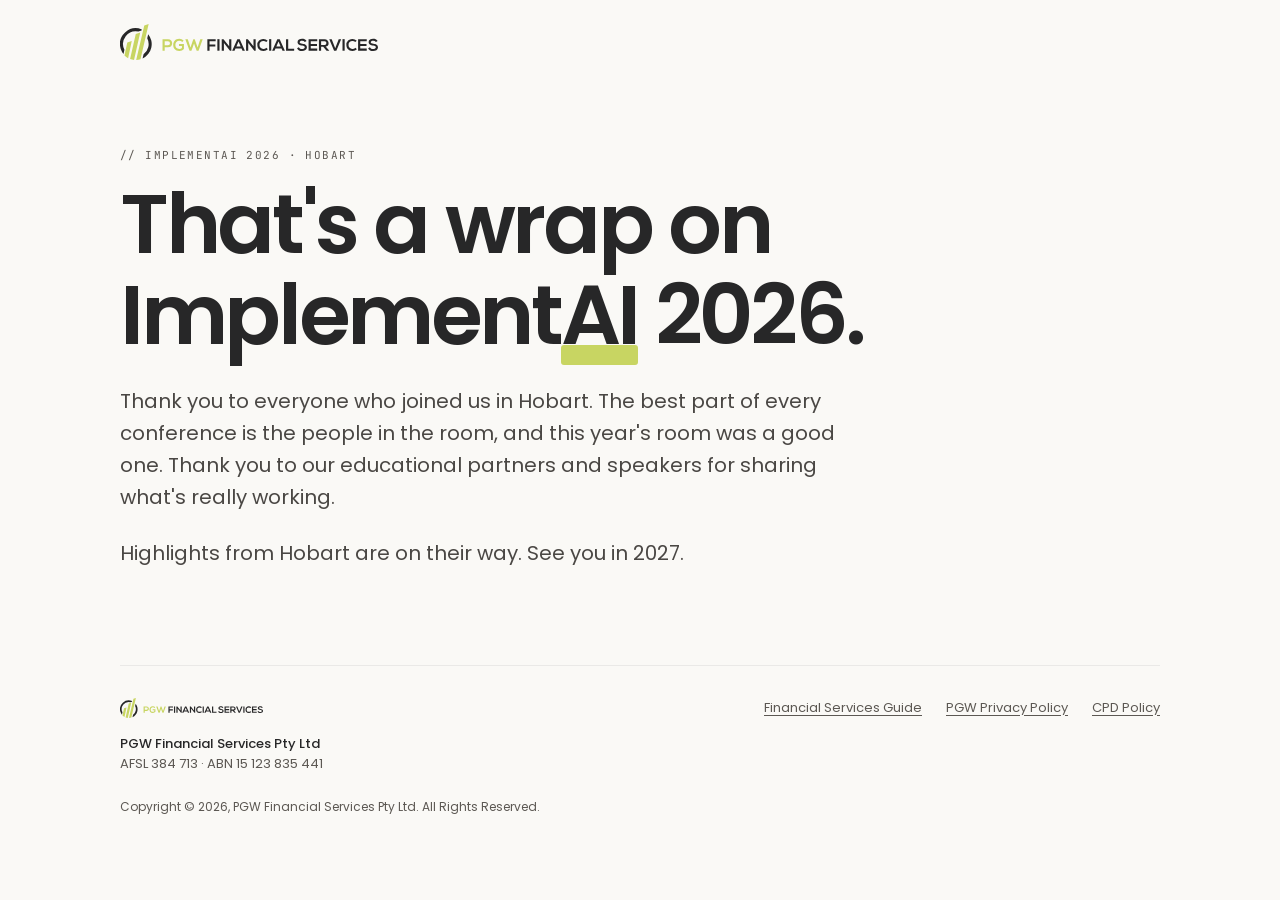
==== index.html @ f2e7610b "PGW NC 2026 landing — Wren PASS pass 4 (adds patch, 8 Oct) Contents of site/ from Wren/remediation/p" ====
<!doctype html>
<html lang="en-AU">
<head>
<meta charset="utf-8">
<meta name="viewport" content="width=device-width, initial-scale=1">
<!-- skin:head — stamped from skin/2026.js by build/tools/gen_skin.py. Static on purpose: link-preview scrapers do not run JS. -->
<title>ImplementAI 2026 · PGW National Conference</title>
<meta name="description" content="29–30 October · Hobart">
<meta property="og:title" content="ImplementAI 2026 · PGW National Conference">
<meta property="og:description" content="29–30 October · Hobart">
<meta property="og:image" content="https://pgwconference.com.au/img/og-1200x630.jpg">
<meta property="og:url" content="https://pgwconference.com.au/">
<meta name="twitter:card" content="summary_large_image">
<!-- /skin:head -->
<link rel="icon" type="image/svg+xml" href="img/favicon.svg">
<link rel="preconnect" href="https://fonts.googleapis.com">
<link rel="preconnect" href="https://fonts.gstatic.com" crossorigin>
<link href="https://fonts.googleapis.com/css2?family=Poppins:wght@300;400;500;600&amp;family=JetBrains+Mono:wght@400;500&amp;display=swap" rel="stylesheet">
<link rel="stylesheet" href="css/landing.css">
<script type="module" src="js/main.js"></script>
</head>
<body>
<!--
  PGW shell. Every section is present here; js/main.js removes the ones the current state does not show
  (spec §2.4) and fills every word from skin/2026.js. Nothing year-specific is written in this file except
  the stamped head block above. App links are CREATED by script only when appOpen is true: there is no
  app link in this markup, hidden or otherwise (spec §9).
-->
<div class="wrap">
  <header class="top" data-section="topbar">
    <img class="logo" src="img/logo-base.svg" alt="PGW" width="186" height="26">
    <div data-slot="topbar-app"></div>
  </header>
</div>

<main>
  <!-- ===== WRAPPED: the holding page's wrap block (spec §5.9) ===== -->
  <section class="wrapblock wrap" data-section="wrap" aria-labelledby="wrap-h">
    <p class="eyebrow" data-text="wrap.eyebrow"></p>
    <h1 class="wrap-h" id="wrap-h" data-slot="wrap-headline"></h1>
    <p class="wrap-p" data-text="wrap.thanks"></p>
    <div data-slot="wrap-close"></div>
    <div class="wrap-action" data-slot="wrap-app"></div>
  </section>

  <!-- ===== HERO (spec §3.2) ===== -->
  <div class="hero-band" data-section="hero">
    <!-- The glow is a real element inside a clipped band, never a pseudo-element bleeding past the page (carry-forward §1). -->
    <div class="hero-glow" aria-hidden="true"></div>
    <section class="hero wrap" aria-labelledby="hero-h">
      <div class="motif" data-slot="motif"></div>
      <p class="eyebrow" data-text="heroEyebrow"></p>
      <h1 id="hero-h"><span data-text="title.lead"></span><span class="ai" data-text="title.mark"></span><br><span class="year" data-text="title.year"></span></h1>
      <p class="when" data-slot="when"></p>
      <p class="tagline" data-slot="tagline"></p>
      <div class="hero-action" data-slot="hero-action"></div>
    </section>
  </div>

  <!-- ===== STAGE: trailer + countdown, the page's one dark moment (spec §3.3) ===== -->
  <div class="stage wrap rv" data-section="stage">
    <div data-slot="trailer"></div>
    <div class="countdown" data-slot="countdown"></div>
  </div>

  <!-- ===== INTRO: photo pair + the three locked paragraphs (spec §3.4, §5.5) ===== -->
  <section class="s intro-s wrap rv" data-section="intro" aria-labelledby="intro-open">
    <figure class="photos">
      <img class="ph-main" src="img/group-1200.jpg"
           srcset="img/group-800.jpg 800w, img/group-1200.jpg 1200w, img/group-2000.jpg 2000w"
           sizes="(min-width: 1120px) 1040px, (min-width: 900px) calc(100vw - 80px), calc(100vw - 40px)"
           width="2000" height="1125" decoding="async" data-alt="photo.alt">
      <img class="ph-inset" src="img/lamps-640.jpg" alt="" width="640" height="1062" decoding="async">
      <figcaption data-text="photo.caption"></figcaption>
    </figure>
    <div class="intro" data-slot="intro"></div>
  </section>

  <!-- ===== WHAT'S PLANNED: greige band, a real full-width element (spec §3.5) ===== -->
  <div class="band band--greige" data-section="plan">
    <section class="s wrap rv" aria-labelledby="plan-h">
      <p class="eyebrow" data-text="labels.planEyebrow"></p>
      <h2 class="h" id="plan-h" data-text="labels.planHeading"></h2>
      <div data-slot="days"></div>
      <p class="cpd" data-slot="cpd"></p>
    </section>
  </div>

  <!-- ===== WHERE (spec §3.6) ===== -->
  <section class="s wrap rv" data-section="where" aria-labelledby="where-eyebrow">
    <p class="eyebrow" id="where-eyebrow" data-text="labels.whereEyebrow"></p>
    <div class="venue" data-slot="venue"></div>
  </section>

  <!-- ===== WHAT TO WEAR (spec §3 item 7): rendered only while skin.whatToWear has cards (spec §6.3) ===== -->
  <section class="s wrap rv" data-section="bring" aria-labelledby="bring-h">
    <p class="eyebrow" data-text="labels.bringEyebrow"></p>
    <h2 class="h" id="bring-h" data-text="labels.bringHeading"></h2>
    <div class="wear" data-slot="bring"></div>
  </section>

  <!-- ===== EDUCATIONAL PARTNERS: charcoal band, a real full-width element (spec §3.8, §5.7) ===== -->
  <div class="band band--dark" data-section="partners">
    <section class="s wrap rv" aria-labelledby="part-h" data-slot="partners">
      <p class="eyebrow" data-text="labels.partnersEyebrow"></p>
      <h2 class="h" id="part-h" data-text="labels.partnersHeading"></h2>
    </section>
  </div>

  <!-- ===== SPEAKERS (spec §3.9) ===== -->
  <section class="s wrap rv" data-section="speakers" aria-labelledby="spk-h">
    <p class="eyebrow" data-text="labels.speakersEyebrow"></p>
    <h2 class="h" id="spk-h" data-text="labels.speakersHeading"></h2>
    <ul class="people" data-slot="speakers"></ul>
  </section>

  <!-- ===== QUESTIONS? (spec §3.10, §5.8) ===== -->
  <section class="s wrap rv" data-section="questions" aria-labelledby="q-eyebrow">
    <p class="eyebrow" id="q-eyebrow" data-text="labels.questionsEyebrow"></p>
    <div class="questions" data-slot="contacts"></div>
  </section>
</main>

<!-- ===== FOOTER (spec §5.10) ===== -->
<div class="wrap">
  <footer class="foot" data-section="footer">
    <div class="foot-row">
      <div class="lic">
        <img class="logo" src="img/logo-base.svg" alt="PGW" width="143" height="20">
        <strong data-text="footer.name"></strong>
        <span data-slot="licence-numbers"></span>
      </div>
      <nav class="policies" aria-label="PGW policies" data-slot="policies"></nav>
    </div>
    <p class="copy" data-text="footer.copyright"></p>
  </footer>
</div>
</body>
</html>
---- css/landing.css ----
/* PGW conference landing: shell styles. Tokens are the app's own (spec §4, locked).
   Spacing uses ONLY the 8px scale 8/12/16/24/32/48/64/96 (spec §4.3), not the mock's values. */

:root {
  --lime: #c8d562; --lime-deep: #b4c24a; --lime-ink: #676f25;
  --ink: #272728; --ink-soft: #4a4744; --grey: #5c5853;
  --paper: #faf9f6; --card: #ffffff; --greige: #efede8; --greige-line: #e4e1da;
  --hair: rgba(39,39,40,.07); --on-dark-2: #a8a49c;
  --radius: 24px; --radius-sm: 18px;
  /* Elevation by ROLE (spec §4.3): one shadow per role, never one per component. */
  --shadow-raised: 0 1px 2px rgba(39,39,40,.04), 0 14px 32px -18px rgba(39,39,40,.18);
  --shadow-lifted: 0 2px 4px rgba(39,39,40,.05), 0 24px 48px -20px rgba(39,39,40,.26);
  --shadow-lime: 0 1px 0 rgba(39,39,40,.08), 0 10px 24px -12px rgba(103,111,37,.55);
  --font: 'Poppins', ui-sans-serif, system-ui, sans-serif;
  --mono: 'JetBrains Mono', ui-monospace, monospace;
  --settle: cubic-bezier(0.22, 1, 0.36, 1);
}

*, *::before, *::after { box-sizing: border-box; }
* { margin: 0; }
/* ⛔ No sideways scroll at any width (spec §8). Bands are real elements; this clip on the ROOT is the second wall. */
/* `hidden` first: Safari before iOS 16 ignores `clip` and falls back to it (Wren N-2). */
html { overflow-x: hidden; overflow-x: clip; -webkit-text-size-adjust: 100%; }
body { background: var(--paper); color: var(--ink); font-family: var(--font); font-weight: 400; line-height: 1.55; }
a { color: inherit; text-underline-offset: 3px; }
img { max-width: 100%; }
a:focus-visible, button:focus-visible, .pill:focus-visible { outline: 2px solid var(--ink); outline-offset: 3px; }

.wrap { max-width: 1120px; margin: 0 auto; padding-left: 20px; padding-right: 20px; }
@media (min-width: 900px) { .wrap { padding-left: 40px; padding-right: 40px; } }

/* The `//` tell: mono labels */
.eyebrow { font: 400 11px/1.4 var(--mono); letter-spacing: .13em; text-transform: uppercase; color: var(--grey); }
.eyebrow::before { content: '// '; }

/* ---------- pills (spec §5.1) ---------- */
.pill { display: inline-flex; align-items: center; gap: 8px; min-height: 44px; border-radius: 999px; font: 500 15px/1.2 var(--font); text-decoration: none; transition: background-color .2s, transform .2s var(--settle), box-shadow .2s; }
.pill--lime { background: var(--lime); color: var(--ink); padding: 16px 24px; box-shadow: var(--shadow-lime); }
.pill--lime:hover { background: var(--lime-deep); transform: translateY(-1px); }
.pill--quiet { background: transparent; color: var(--ink); border: 1px solid var(--greige-line); padding: 8px 16px; font-size: 14px; }
.pill--quiet:hover { background: var(--greige); }
.top .pill--quiet { font-size: 13px; }

/* ---------- top bar ---------- */
.top { display: flex; flex-wrap: wrap; align-items: center; justify-content: space-between; gap: 12px 16px; padding: 24px 0; }
/* Logo size: Adam's override, 6 Oct (spec §3 said 22px). 26px is the most a 390px phone holds beside the
   app pill once the app opens; from 900px there is room for 36px. Below ~380px the pill wraps under the logo. */
.top .logo { height: 26px; width: auto; display: block; }
@media (min-width: 900px) { .top .logo { height: 36px; } }

/* ---------- hero (spec §3.2) ---------- */
.hero-band { position: relative; overflow: hidden; overflow: clip; isolation: isolate; }
.hero-glow { position: absolute; z-index: -2; pointer-events: none; width: 560px; height: 480px; right: -260px; top: -180px;
  background: radial-gradient(closest-side, rgba(200,213,98,.22), rgba(200,213,98,.07) 55%, transparent 75%); }
@media (min-width: 900px) { .hero-glow { width: 900px; height: 700px; right: -320px; top: -260px; } }
.hero { position: relative; padding-top: 24px; padding-bottom: 32px; }
h1 { font-size: clamp(44px, 9vw, 92px); line-height: 1.08; letter-spacing: -.04em; font-weight: 600; margin-top: 16px; }
.ai { position: relative; z-index: 0; }
.ai::after { content: ''; position: absolute; z-index: -1; left: 0; right: 0; bottom: .1em; height: .24em; background: var(--lime); border-radius: 3px;
  transform-origin: left center; animation: draw .9s var(--settle) .35s both; }
@keyframes draw { from { transform: scaleX(0); } to { transform: scaleX(1); } }
.when { margin-top: 16px; font-size: clamp(17px, 2.2vw, 21px); font-weight: 500; }
.when span { color: var(--grey); font-weight: 400; }
.tagline { margin-top: 8px; color: var(--grey); font-size: 16px; }
.hero-action { margin-top: 24px; display: flex; flex-wrap: wrap; gap: 12px; align-items: center; }
.helper { font: 400 12px/1.4 var(--mono); color: var(--grey); }

/* ⭐ Reversible call 1 — the pending line (spec §5.2). ALL of its style lives in this one block.
   A status, not a button: greige fill, no border, no shadow, no hover, no lift, default cursor, 8px INK dot. */
.pending { display: inline-flex; align-items: center; gap: 12px; padding: 12px 24px; border-radius: 999px;
  background: var(--greige); color: var(--ink); font: 500 15px/1.4 var(--font); cursor: default; border: 0; box-shadow: none; }
.pending::before { content: ''; flex: none; width: 8px; height: 8px; border-radius: 50%; background: var(--ink); }
.pending .nowrap { white-space: nowrap; }

/* Network motif (spec §5.11): beside the "2026" line, never under text. Breathes; drifts on scroll (JS). */
.motif { position: absolute; z-index: -1; right: 20px; top: 116px; width: 104px; pointer-events: none; will-change: transform; }
.motif svg { display: block; width: 100%; height: auto; opacity: .7; }
@media (min-width: 900px) { .motif { right: 4%; top: 120px; width: 280px; } }
.motif circle { transform-box: fill-box; transform-origin: center; animation: breathe 5.2s var(--settle) infinite; }
.motif circle:nth-child(2) { animation-delay: -1.1s; } .motif circle:nth-child(3) { animation-delay: -2.3s; }
.motif circle:nth-child(4) { animation-delay: -3.4s; } .motif circle:nth-child(5) { animation-delay: -4.2s; }
@keyframes breathe { 0%, 100% { opacity: .55; transform: scale(1); } 50% { opacity: 1; transform: scale(1.35); } }

/* ---------- stage: trailer + countdown (spec §3.3, §5.3, §5.4) ---------- */
.stage { display: grid; gap: 16px; }
@media (min-width: 900px) { .stage { grid-template-columns: 1.6fr 1fr; } }
.video { position: relative; }
.video-card, .video iframe { position: relative; display: block; width: 100%; aspect-ratio: 16 / 9; border-radius: var(--radius); overflow: hidden; background: var(--ink); border: 0; box-shadow: var(--shadow-raised); }
.video-card img { position: absolute; inset: 0; width: 100%; height: 100%; object-fit: cover; opacity: .78; }
.video-card::after { content: ''; position: absolute; inset: 0; pointer-events: none; border-radius: inherit;
  box-shadow: inset 0 0 0 1px rgba(250,249,246,.06); background: linear-gradient(180deg, transparent 55%, rgba(39,39,40,.35)); }
.play { position: absolute; z-index: 1; left: 16px; bottom: 16px; display: inline-flex; align-items: center; gap: 12px; min-height: 44px; border: 0; cursor: pointer;
  border-radius: 999px; background: rgba(250,249,246,.94); color: var(--ink); font: 500 14px/1 var(--font); padding: 8px 16px 8px 8px; }
.play:not(:has(span)) { padding: 8px; }
.play i { width: 32px; height: 32px; border-radius: 50%; background: var(--ink); display: grid; place-items: center; }
.play i::before { content: ''; border-left: 9px solid var(--paper); border-top: 6px solid transparent; border-bottom: 6px solid transparent; margin-left: 3px; }

.countdown { color: var(--paper); border-radius: var(--radius); padding: 24px; display: flex; flex-direction: column; justify-content: center; gap: 24px;
  box-shadow: var(--shadow-raised);
  /* ⛔ Inner light never above .10 (at .14 the labels fell to 4.32:1; .10 holds 4.78). */
  background: radial-gradient(120% 90% at 85% 0%, rgba(200,213,98,.10), transparent 55%), var(--ink); }
.countdown .eyebrow { color: var(--on-dark-2); }
.tiles { display: grid; grid-template-columns: repeat(4, 1fr); gap: 8px; }
.tile { background: rgba(250,249,246,.06); border: 1px solid rgba(250,249,246,.08); border-radius: var(--radius-sm); padding: 12px 8px; text-align: center; }
.tile b { display: block; font: 500 clamp(26px, 4.4vw, 38px)/1 var(--mono); letter-spacing: -.02em; font-variant-numeric: tabular-nums; }
.tile span { display: block; margin-top: 8px; font: 400 10px/1 var(--mono); letter-spacing: .12em; text-transform: uppercase; color: var(--on-dark-2); }
.tile b.tick { animation: tick .35s var(--settle); }
@keyframes tick { from { opacity: .35; transform: translateY(-3px); } to { opacity: 1; transform: none; } }
.cd-label { font-size: 13px; color: var(--on-dark-2); }
.countdown.is-live { align-items: flex-start; }
.live-h { font-size: clamp(30px, 4vw, 40px); font-weight: 600; letter-spacing: -.03em; line-height: 1.1; display: flex; align-items: center; gap: 16px; }
.live-h::before { content: ''; flex: none; width: 12px; height: 12px; border-radius: 50%; background: var(--lime); box-shadow: 0 0 0 6px rgba(200,213,98,.18); }

/* ---------- THEATRE on play (spec §5.4, Revision 2) ---------- */
.close-row { display: flex; justify-content: flex-end; margin-bottom: 12px; }
.stage .video { view-transition-name: pgw-trailer; }
.stage .countdown { view-transition-name: pgw-countdown; }
.wrapblock .video { view-transition-name: pgw-highlights; }
::view-transition-group(*) { animation-duration: .65s; animation-timing-function: cubic-bezier(0.22, 1, 0.36, 1); }
@media (min-width: 900px) {
  /* One column; the trailer takes the full content width, capped so it never outgrows the window. */
  .stage.is-theatre { grid-template-columns: 1fr; }
  .stage.is-theatre .video { width: min(100%, calc(82vh * 16 / 9)); justify-self: center; }
  /* The countdown stays, tucked underneath as one slim row: label · four smaller tiles · the 08:30 line. */
  .stage.is-theatre .countdown { flex-direction: row; flex-wrap: wrap; align-items: center; justify-content: space-between; gap: 16px 24px; padding: 16px 24px; }
  .stage.is-theatre .tiles { grid-template-columns: repeat(4, 64px); }
  .stage.is-theatre .tile { padding: 8px; }
  .stage.is-theatre .tile b { font-size: 22px; }
  .stage.is-theatre .live-h { font-size: 24px; }
}
/* WRAPPED highlights: no countdown there, so only the width changes. */
.wrapblock .video.is-open { max-width: none; width: min(100%, calc(82vh * 16 / 9)); }

/* ---------- sections ---------- */
.s { padding-top: 64px; }
.h { font-size: clamp(26px, 3.4vw, 36px); line-height: 1.1; letter-spacing: -.03em; font-weight: 500; margin-top: 12px; text-wrap: balance; }
.lede { color: var(--grey); margin-top: 12px; max-width: 34em; font-size: 16px; }
.card { background: var(--card); border: 1px solid var(--hair); border-radius: var(--radius); box-shadow: var(--shadow-raised); padding: 24px;
  transition: transform .2s var(--settle), box-shadow .2s var(--settle); }
.card:hover { transform: translateY(-3px); box-shadow: var(--shadow-lifted); }
.grid2 { display: grid; gap: 16px; margin-top: 24px; }
@media (min-width: 760px) { .grid2 { grid-template-columns: 1fr 1fr; } }
.prose { display: grid; gap: 12px; max-width: 40em; font-size: 16px; line-height: 1.65; color: var(--ink-soft); }

/* Full-bleed bands: REAL full-width elements; the content inside sits in .wrap (carry-forward §1). */
.band { margin-top: 64px; padding-bottom: 64px; }
.band > .s { padding-top: 64px; }
.band--greige { background: var(--greige); }
.band--dark { color: var(--paper); background: radial-gradient(70% 120% at 15% 0%, rgba(200,213,98,.10), transparent 60%), var(--ink); }
/* Direct children only (spec §5.7): text inside the white PEP card keeps the card's own colours. */
.band--dark > .s > .eyebrow, .band--dark > .s > .tier { color: var(--on-dark-2); }
.band--dark > .s > .h { color: var(--paper); }
.band + .s, .band + .band { margin-top: 0; }

/* ---------- intro (spec §3.4, §5.5) ---------- */
.intro-s { display: grid; gap: 24px; }
.photos { position: relative; }
.ph-main { display: block; width: 100%; height: auto; border-radius: var(--radius); box-shadow: var(--shadow-raised); }
.ph-inset { display: none; }
.photos figcaption { margin-top: 12px; font: 400 11.5px/1.4 var(--mono); letter-spacing: .04em; color: var(--grey); }
@media (min-width: 900px) {
  .intro-s { gap: 64px; }
  .ph-main { aspect-ratio: 2.35 / 1; object-fit: cover; object-position: 50% 72%; }
  /* ⛔ Right edge must stay under 18% of the photo's width (spec §5.5): 24px + 12% ≈ 14–15%. */
  .ph-inset { display: block; position: absolute; left: 24px; bottom: -48px; width: 12%; height: auto; border-radius: var(--radius-sm);
    border: 6px solid var(--paper); box-shadow: var(--shadow-lifted); }
  .photos figcaption { width: fit-content; margin-left: auto; }
}
.intro { max-width: 36em; display: grid; gap: 16px; }
.intro p { font-size: 17px; line-height: 1.65; color: var(--ink-soft); }
.intro .open { font-size: clamp(20px, 2.4vw, 24px); line-height: 1.5; color: var(--ink); letter-spacing: -.01em; text-wrap: balance; }
.intro .close { font-size: clamp(19px, 2.2vw, 22px); font-weight: 500; color: var(--ink); letter-spacing: -.015em; border-top: 1px solid var(--hair); margin-top: 8px; padding-top: 24px; text-wrap: balance; }

/* ---------- day cards (spec §5.6) + CPD ---------- */
.day-label { font: 500 12px/1.3 var(--mono); letter-spacing: .1em; text-transform: uppercase; color: var(--grey); }
.day h3 { font-size: 22px; font-weight: 500; letter-spacing: -.02em; margin-top: 12px; }
.day ul { list-style: none; padding: 0; margin-top: 16px; border-top: 1px solid var(--hair); }
.day li { display: flex; gap: 16px; padding: 12px 0; border-bottom: 1px solid var(--hair); font-size: 15px; }
.day time { font: 400 13px/1.6 var(--mono); color: var(--grey); min-width: 3.4em; }
.day li.eve time { color: var(--lime-ink); }
/* Normal flow, not flex: as flex the sentence broke into three lines on phones (mock, 1 Oct). */
.cpd { margin-top: 24px; font-size: 14px; line-height: 1.7; color: var(--grey); max-width: 46em; }

/* ---------- where (spec §3.6) ---------- */
.venue { display: grid; gap: 16px; align-items: start; margin-top: 16px; }
@media (min-width: 760px) { .venue.has-panel { grid-template-columns: 1.2fr 1fr; } }
.venue-card h3 { font-size: 22px; font-weight: 500; letter-spacing: -.02em; }
.venue-card address { font-style: normal; color: var(--grey); margin-top: 8px; }
.venue-card .pill { margin-top: 16px; }
.panel { background: var(--greige); border-radius: var(--radius-sm); padding: 24px; }

/* Map card (spec §5.12): right column of the venue card from 760px, under the address on phones.
   Radius 18, --hair border, min-height 220px. The poster is local CSS only: no request to Google before the tap. */
.venue-card { display: grid; gap: 24px; }
@media (min-width: 760px) { .venue-card { grid-template-columns: 1fr 1fr; align-items: stretch; } }
.map-card { position: relative; min-height: 220px; border: 1px solid var(--hair); border-radius: var(--radius-sm); overflow: hidden;
  display: flex; flex-direction: column; align-items: center; justify-content: center; gap: 12px; padding: 24px; text-align: center;
  background-color: var(--greige);
  background-image: linear-gradient(rgba(39,39,40,.05) 1px, transparent 1px), linear-gradient(90deg, rgba(39,39,40,.05) 1px, transparent 1px);
  background-size: 32px 32px; }
.map-pin { width: 16px; height: 16px; border-radius: 50% 50% 50% 0; background: var(--ink); transform: rotate(-45deg); }
.map-line { font-size: 14px; color: var(--ink); }
.venue-card .map-card .pill { margin-top: 0; }
.map-card.is-loaded { padding: 0; background-image: none; }
.map-card iframe { display: block; width: 100%; height: 100%; min-height: 220px; border: 0; }

/* Cruise departure line (spec §5.6): a second line under the cruise row, 13px grey. */
.day .row-text { display: grid; gap: 0; }
.day .depart { font-size: 13px; color: var(--grey); }

/* What to wear (spec §3 item 7): three cards in date order, 3-up from 900px, stacked on phones. */
.wear { display: grid; gap: 16px; margin-top: 24px; }
@media (min-width: 900px) { .wear { grid-template-columns: repeat(3, 1fr); } }
.wear-label { font: 500 12px/1.4 var(--mono); letter-spacing: .1em; text-transform: uppercase; color: var(--grey); }
.wear-value { font-size: 22px; font-weight: 500; letter-spacing: -.02em; margin-top: 8px; }

/* ---------- partners (spec §5.7) ---------- */
.tier { font: 500 11px/1.4 var(--mono); letter-spacing: .12em; text-transform: uppercase; color: var(--grey); margin-top: 32px; }
.main-partner { margin-top: 24px; display: grid; justify-items: center; text-align: center; gap: 16px; padding: 32px 24px 24px; border-color: transparent; }
.main-partner .tier { margin-top: 0; }
.main-partner img { width: min(320px, 72%); height: auto; max-height: 110px; object-fit: contain; }
.pname { font-size: 14px; color: var(--grey); }
.plat { list-style: none; padding: 0; margin-top: 12px; display: grid; grid-template-columns: repeat(2, 1fr); gap: 12px; }
@media (min-width: 760px) { .plat { grid-template-columns: repeat(3, 1fr); gap: 16px; } }
.plat li { background: var(--card); color: var(--ink); border: 1px solid var(--hair); border-radius: var(--radius-sm); box-shadow: var(--shadow-raised);
  padding: 16px 12px; display: grid; justify-items: center; gap: 8px; text-align: center; transition: transform .2s var(--settle), box-shadow .2s var(--settle); }
.plat li:hover { transform: translateY(-3px); box-shadow: var(--shadow-lifted); }
.plat img { height: 56px; width: 100%; object-fit: contain; }
.plat span { font-size: 12.5px; line-height: 1.35; color: var(--grey); }
.marquee { margin-top: 16px; padding: 8px 0; overflow: hidden;
  -webkit-mask-image: linear-gradient(90deg, transparent, #000 8%, #000 92%, transparent); mask-image: linear-gradient(90deg, transparent, #000 8%, #000 92%, transparent); }
.track { display: flex; width: max-content; animation: drift 70s linear infinite; }
.marquee:hover .track { animation-play-state: paused; }
.track ul { display: flex; list-style: none; padding: 0; }
.track li { display: flex; align-items: center; justify-content: center; height: 76px; width: 150px; margin-right: 16px; padding: 12px 16px;
  background: var(--card); color: var(--ink); border: 1px solid var(--hair); border-radius: var(--radius-sm); }
.track img { max-width: 100%; max-height: 40px; object-fit: contain; display: block; }
.logo-fallback { font-size: 12.5px; color: var(--grey); text-align: center; }
@keyframes drift { to { transform: translateX(-50%); } }

/* ---------- speakers (spec §3.9) ---------- */
.people { list-style: none; padding: 0; margin-top: 24px; display: grid; border-top: 1px solid var(--hair); }
@media (min-width: 760px) { .people { grid-template-columns: 1fr 1fr; column-gap: 48px; } }
.people li { padding: 16px 0; border-bottom: 1px solid var(--hair); }
.people b { font-weight: 500; font-size: 16px; }
.people .t { display: block; color: var(--grey); font-size: 14px; }
.people .o { display: block; font: 400 11.5px/1.5 var(--mono); letter-spacing: .04em; color: var(--grey); }

/* ---------- questions (spec §5.8): in type, never lime ---------- */
.questions { display: grid; gap: 16px; margin-top: 12px; }
@media (min-width: 760px) { .questions { grid-template-columns: 1fr 1fr; } }
.who { display: grid; gap: 0; padding: 16px 24px; background: var(--card); border: 1px solid var(--hair); border-radius: var(--radius-sm); box-shadow: var(--shadow-raised);
  transition: transform .2s var(--settle), box-shadow .2s var(--settle); }
.who:hover { transform: translateY(-3px); box-shadow: var(--shadow-lifted); }
.who b { font-weight: 500; font-size: 16px; }
.who span { color: var(--grey); font-size: 14px; }
.who a { margin-top: 8px; font-size: 15px; justify-self: start; text-decoration-color: var(--greige-line); text-underline-offset: 4px; }
.who a:hover { text-decoration-color: var(--ink); }

/* ---------- wrap block (spec §5.9) ---------- */
.wrapblock { padding-top: 64px; padding-bottom: 32px; }
.wrap-h { font-size: clamp(40px, 8vw, 84px); line-height: 1.08; letter-spacing: -.04em; font-weight: 600; margin-top: 16px; text-wrap: balance; }
.wrap-p { margin-top: 24px; max-width: 36em; font-size: clamp(17px, 1.8vw, 20px); line-height: 1.6; color: var(--ink-soft); }
.wrap-lead { color: var(--ink); font-weight: 500; }
.wrapblock .video { margin-top: 24px; max-width: 760px; }
.wrap-action { margin-top: 32px; }

/* ---------- footer (spec §5.10) ---------- */
.foot { margin-top: 64px; border-top: 1px solid var(--hair); padding: 32px 0 48px; font-size: 13px; color: var(--grey); }
.foot-row { display: flex; flex-wrap: wrap; gap: 16px 48px; justify-content: space-between; align-items: flex-start; }
.foot .logo { height: 20px; width: auto; display: block; margin-bottom: 16px; }
.lic strong { color: var(--ink); font-weight: 500; display: block; }
.policies { display: flex; flex-wrap: wrap; gap: 8px 24px; }
.policies a { min-height: 24px; }
.copy { margin-top: 24px; font-size: 12px; }

/* ---------- reveal on scroll: content visible by default; script adds .rv-on (spec §8) ---------- */
.rv-on .rv:not(.in) { opacity: 0; transform: translateY(14px); }
.rv-on .rv { transition: opacity .65s var(--settle), transform .65s var(--settle); }

/* ---------- ⛔ prefers-reduced-motion: reduce (spec §8, mandatory) ---------- */
@media (prefers-reduced-motion: reduce) {
  /* Ticker stops and wraps into a static grid; its duplicate list is hidden. */
  .track { animation: none; width: auto; }
  .track ul { flex-wrap: wrap; justify-content: center; gap: 16px 0; }
  .track ul.dup { display: none; }
  .marquee { -webkit-mask-image: none; mask-image: none; }
  /* Reveals render in place. */
  .rv, .rv-on .rv, .rv-on .rv:not(.in) { opacity: 1; transform: none; transition: none; }
  /* No parallax, no breathing, no bar draw-in. */
  .motif { transform: none !important; }
  .motif circle, .ai::after { animation: none; }
  /* The countdown still ticks, without transitions. */
  .tile b.tick { animation: none; }
  .pill, .card, .plat li, .who { transition: none; }
  .pill--lime:hover, .card:hover, .plat li:hover, .who:hover { transform: none; }
}

.sr { position: absolute; width: 1px; height: 1px; overflow: hidden; clip: rect(0 0 0 0); white-space: nowrap; }
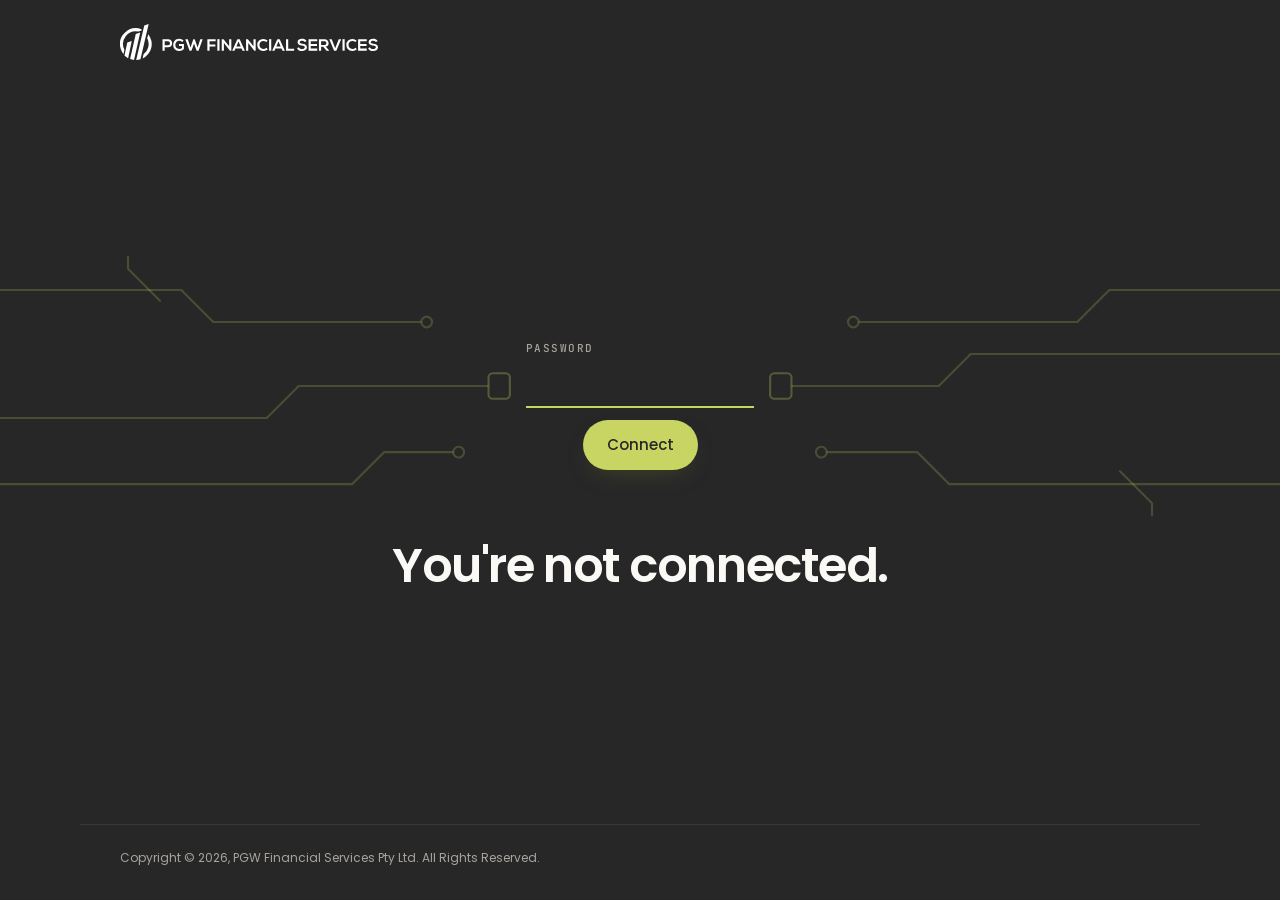
==== commit 4e871e8f: "PGW NC 2026 landing v10, gated: Wren PASS 13 Oct + Adam's gate hash Site = the v10 drop's site/ (41 " ====
--- a/index.html
+++ b/index.html
@@ -3,7 +3,14 @@
 <head>
 <meta charset="utf-8">
 <meta name="viewport" content="width=device-width, initial-scale=1">
-<!-- skin:head — stamped from skin/2026.js by build/tools/gen_skin.py. Static on purpose: link-preview scrapers do not run JS. -->
+<!-- Security (spec §10.1). GitHub Pages cannot send headers, so the policy rides in meta tags. It allows ONLY what the
+     page uses: our own files; the app's origin (its data module, partner logos, speaker photos); YouTube's poster
+     images; and the two tap-to-load frames (the trailer on youtube-nocookie, the venue map on Google Maps).
+     No inline script anywhere (no 'unsafe-inline'). Fonts are self-hosted, so no Google host appears before a tap.
+     ⚠ frame-ancestors is ignored in a meta tag, so framing cannot be refused on Pages (spec §10.1 item 2: accepted). -->
+<meta http-equiv="Content-Security-Policy" content="default-src 'self'; script-src 'self' https://app.pgwconference.com.au; style-src 'self'; img-src 'self' https://app.pgwconference.com.au https://i.ytimg.com; font-src 'self'; media-src 'self'; connect-src 'self' https://app.pgwconference.com.au; frame-src https://www.youtube-nocookie.com https://www.google.com; object-src 'none'; base-uri 'self'; form-action 'none'">
+<meta name="referrer" content="strict-origin-when-cross-origin">
+<!-- skin:head — stamped from skin/2026.js by build/tools/gen_skin.py. Static on purpose: scrapers and crawlers do not run JS. -->
 <title>ImplementAI 2026 · PGW National Conference</title>
 <meta name="description" content="29–30 October · Hobart">
 <meta property="og:title" content="ImplementAI 2026 · PGW National Conference">
@@ -11,129 +18,199 @@
 <meta property="og:image" content="https://pgwconference.com.au/img/og-1200x630.jpg">
 <meta property="og:url" content="https://pgwconference.com.au/">
 <meta name="twitter:card" content="summary_large_image">
+<meta name="robots" content="noindex, nofollow">
+<meta name="pgw-gate" content="8466b42e1d2ee4bad78e11c89629d60a6506d38dbc21cfb0e6095fef6088cf05">
 <!-- /skin:head -->
 <link rel="icon" type="image/svg+xml" href="img/favicon.svg">
-<link rel="preconnect" href="https://fonts.googleapis.com">
-<link rel="preconnect" href="https://fonts.gstatic.com" crossorigin>
-<link href="https://fonts.googleapis.com/css2?family=Poppins:wght@300;400;500;600&amp;family=JetBrains+Mono:wght@400;500&amp;display=swap" rel="stylesheet">
+<link rel="stylesheet" href="css/fonts.css">
+<link rel="stylesheet" href="css/base.css">
+<link rel="stylesheet" href="css/screen.css">
 <link rel="stylesheet" href="css/landing.css">
+<script src="js/head.js"></script>
 <script type="module" src="js/main.js"></script>
 </head>
 <body>
+<!-- skin:gate — the gate screen (spec §5.20), stamped by gen_skin.py ONLY while skin.gate is true. Static, so it shows without JS. -->
+<div class="screen-dark gate" id="gate">
+  <header class="screen-top wrap"><img class="screen-logo" src="img/logo-white.svg" alt="PGW" width="186" height="26"></header>
+  <main class="screen-main">
+    <!-- THE CIRCUIT THAT WAITS (spec §5.20): the 404's board, unpowered. The password block sits in the gap.
+         The input has NO name attribute, and the CSP says form-action 'none': without the script, a submit sends nothing. -->
+    <form class="gate-form" id="gate-form" action="#" novalidate>
+      <h1 class="screen-h" id="gate-h" aria-live="polite">You're not connected.</h1>
+      <div class="gate-stage">
+        <svg class="circuit" viewBox="0 0 1200 260" preserveAspectRatio="xMidYMid slice" aria-hidden="true" focusable="false">
+          <path class="t dim" d="M0 40 H170 L200 70 H400"/><circle class="via dim" cx="400" cy="70" r="5"/>
+          <path class="t dim" d="M0 222 H330 L360 192 H430"/><circle class="via dim" cx="430" cy="192" r="5"/>
+          <path class="t dim" d="M120 0 V20 L150 50"/>
+          <path class="t dim far2" d="M800 70 H1010 L1040 40 H1200"/><circle class="via dim" cx="800" cy="70" r="5"/>
+          <path class="t dim far3" d="M770 192 H860 L890 222 H1200"/><circle class="via dim" cx="770" cy="192" r="5"/>
+          <path class="t dim" d="M1080 260 V240 L1050 210"/>
+          <path class="t dim far" d="M742 130 H880 L910 100 H1200"/>
+          <rect class="pad dead far-pad" x="722" y="118" width="20" height="24" rx="4"/>
+          <path class="t dim" d="M0 160 H250 L280 130 H458"/>
+          <path class="power" pathLength="100" d="M0 160 H250 L280 130 H458"/>
+          <path class="pulse" pathLength="100" d="M0 160 H250 L280 130 H458"/>
+          <rect class="pad dead near-pad" x="458" y="118" width="20" height="24" rx="4"/>
+          <path class="bridge" pathLength="100" d="M478 130 H722"/>
+          <circle class="spark" cx="486" cy="122" r="2.5"/><circle class="spark" cx="490" cy="136" r="2"/><circle class="spark" cx="483" cy="146" r="1.8"/>
+        </svg>
+        <div class="gate-row">
+          <label class="gate-label" for="gate-input">Password</label>
+          <input class="gate-input" id="gate-input" type="password" autocomplete="off" autocapitalize="off" autocorrect="off" spellcheck="false" aria-describedby="gate-msg">
+          <button class="pill pill--lime gate-btn" type="submit">Connect</button>
+        </div>
+      </div>
+      <p class="gate-msg" id="gate-msg" aria-live="polite"></p>
+    </form>
+  </main>
+  <footer class="screen-foot wrap">Copyright © 2026, PGW Financial Services Pty Ltd. All Rights Reserved.</footer>
+</div>
+<!-- /skin:gate -->
+<!-- skin:noscript — without JavaScript (and only when ungated): the text title on charcoal (spec §5.13). Stamped by gen_skin.py. -->
+<!-- /skin:noscript -->
 <!--
-  PGW shell. Every section is present here; js/main.js removes the ones the current state does not show
-  (spec §2.4) and fills every word from skin/2026.js. Nothing year-specific is written in this file except
-  the stamped head block above. App links are CREATED by script only when appOpen is true: there is no
+  PGW shell. The page lives in the <template> below and is NOT in the document until js/main.js mounts it: after the
+  gate opens (spec §2.6: "the page beneath renders only after unlock"), or at once when the skin has gate: false.
+  Every section is present in the template; main.js removes the ones the current state does not show (spec §2.4)
+  and fills every word from skin/2026.js. App links are CREATED by script only when appOpen is true: there is no
   app link in this markup, hidden or otherwise (spec §9).
 -->
-<div class="wrap">
-  <header class="top" data-section="topbar">
-    <img class="logo" src="img/logo-base.svg" alt="PGW" width="186" height="26">
-    <div data-slot="topbar-app"></div>
-  </header>
-</div>
-
-<main>
-  <!-- ===== WRAPPED: the holding page's wrap block (spec §5.9) ===== -->
-  <section class="wrapblock wrap" data-section="wrap" aria-labelledby="wrap-h">
-    <p class="eyebrow" data-text="wrap.eyebrow"></p>
-    <h1 class="wrap-h" id="wrap-h" data-slot="wrap-headline"></h1>
-    <p class="wrap-p" data-text="wrap.thanks"></p>
-    <div data-slot="wrap-close"></div>
-    <div class="wrap-action" data-slot="wrap-app"></div>
+<template id="shell">
+  <!-- ===== THE LOAD-IN (spec §5.13): full-screen charcoal, the title sequence, the top bar, the hero words ===== -->
+  <section class="loadin" data-section="loadin" aria-labelledby="hero-h">
+    <div class="loadin-frame">
+      <img class="loadin-still" alt="" decoding="async" data-slot="still">
+      <!-- No autoplay attribute: js/loadin.js adds the sources and starts it, never under reduced motion. Silent, always. -->
+      <video class="loadin-film" muted playsinline preload="auto" aria-hidden="true" tabindex="-1" data-slot="film"></video>
+      <span class="po-line" aria-hidden="true"></span>
+      <div class="wrap loadin-in">
+        <header class="top top--dark">
+          <img class="logo" src="img/logo-white.svg" alt="PGW" width="186" height="26">
+          <div data-slot="topbar-app"></div>
+        </header>
+        <div class="loadin-words" data-slot="words">
+          <div class="motif" data-slot="motif"></div>
+          <p class="eyebrow" data-text="heroEyebrow"></p>
+          <h1 id="hero-h"><span data-text="title.lead"></span><span class="ai" data-text="title.mark"></span><br><span class="year" data-text="title.year"></span></h1>
+          <p class="when" data-slot="when"></p>
+          <p class="tagline" data-slot="tagline"></p>
+        </div>
+      </div>
+    </div>
+    <!-- THE PINNED FOOT: outside the clipped frame, so the pull-back can never slice it. -->
+    <div class="loadin-foot wrap" data-slot="foot">
+      <a class="cue" href="#monitor" data-text="loadin.scroll"></a>
+      <button class="film-ctl" type="button" data-slot="film-ctl" hidden></button>
+    </div>
   </section>
 
-  <!-- ===== HERO (spec §3.2) ===== -->
-  <div class="hero-band" data-section="hero">
-    <!-- The glow is a real element inside a clipped band, never a pseudo-element bleeding past the page (carry-forward §1). -->
-    <div class="hero-glow" aria-hidden="true"></div>
-    <section class="hero wrap" aria-labelledby="hero-h">
-      <div class="motif" data-slot="motif"></div>
-      <p class="eyebrow" data-text="heroEyebrow"></p>
-      <h1 id="hero-h"><span data-text="title.lead"></span><span class="ai" data-text="title.mark"></span><br><span class="year" data-text="title.year"></span></h1>
-      <p class="when" data-slot="when"></p>
-      <p class="tagline" data-slot="tagline"></p>
-      <div class="hero-action" data-slot="hero-action"></div>
-    </section>
+  <div class="page" id="page">
+    <!-- WRAPPED only: the plain top bar on paper, logo only (spec §2.4). -->
+    <div class="wrap" data-section="topbar-wrapped">
+      <header class="top"><img class="logo" src="img/logo-base.svg" alt="PGW" width="186" height="26"></header>
+    </div>
+
+    <main>
+      <!-- ===== WRAPPED: the holding page's wrap block (spec §5.9) ===== -->
+      <section class="wrapblock wrap" data-section="wrap" aria-labelledby="wrap-h">
+        <p class="eyebrow" data-text="wrap.eyebrow"></p>
+        <h1 class="wrap-h" id="wrap-h" data-slot="wrap-headline"></h1>
+        <p class="wrap-p" data-text="wrap.thanks"></p>
+        <div data-slot="wrap-close"></div>
+        <div class="wrap-action" data-slot="wrap-app"></div>
+      </section>
+
+      <!-- ===== THE MONITOR (spec §5.14): trailer + countdown in one charcoal card. The trace's first node. ===== -->
+      <div class="wrap" data-section="monitor">
+        <div class="monitor rv" id="monitor" data-node>
+          <div class="monitor-screen">
+            <div data-slot="trailer"></div>
+            <div class="countdown" data-slot="countdown"></div>
+          </div>
+        </div>
+      </div>
+
+      <!-- ===== THE ACTION (spec §2.3 B), directly under the monitor ===== -->
+      <div class="wrap action" data-section="action" data-slot="action"></div>
+
+      <!-- ===== INTRO: the group photo + the three locked paragraphs (spec §5.5) ===== -->
+      <section class="s intro-s wrap rv" data-section="intro" aria-labelledby="intro-open">
+        <figure class="photos">
+          <div class="ph-frame">
+            <img class="ph-main" src="img/group-1200.jpg"
+                 srcset="img/group-800.jpg 800w, img/group-1200.jpg 1200w, img/group-2000.jpg 2000w"
+                 sizes="(min-width: 1120px) 1040px, (min-width: 900px) calc(100vw - 80px), calc(100vw - 40px)"
+                 width="2000" height="1125" decoding="async" data-alt="photo.alt">
+          </div>
+          <figcaption data-text="photo.caption"></figcaption>
+        </figure>
+        <div class="intro" data-slot="intro"></div>
+      </section>
+
+      <!-- ===== WHAT'S PLANNED: greige band, a real full-width element (spec §3 item 5) ===== -->
+      <div class="band band--greige" data-section="plan">
+        <section class="s wrap rv" aria-labelledby="plan-h" data-node>
+          <p class="eyebrow" data-text="labels.planEyebrow"></p>
+          <h2 class="h" id="plan-h" data-text="labels.planHeading"></h2>
+          <div data-slot="days"></div>
+          <p class="cpd" data-slot="cpd"></p>
+        </section>
+      </div>
+
+      <!-- ===== WHERE (spec §3 item 6) ===== -->
+      <section class="s wrap rv" data-section="where" aria-labelledby="where-eyebrow" data-node>
+        <p class="eyebrow" id="where-eyebrow" data-text="labels.whereEyebrow"></p>
+        <div class="venue" data-slot="venue"></div>
+      </section>
+
+      <!-- ===== WHAT TO WEAR (spec §3 item 7, §5.18): rendered only while skin.whatToWear has cards (spec §6.3) ===== -->
+      <section class="s wrap rv" data-section="bring" aria-labelledby="bring-h" data-node>
+        <p class="eyebrow" data-text="labels.bringEyebrow"></p>
+        <h2 class="h" id="bring-h" data-text="labels.bringHeading"></h2>
+        <div class="wear" data-slot="bring"></div>
+      </section>
+
+      <!-- ===== EDUCATIONAL PARTNERS: charcoal band, a real full-width element (spec §5.7) ===== -->
+      <div class="band band--dark" data-section="partners">
+        <section class="s wrap rv" aria-labelledby="part-h" data-slot="partners" data-node>
+          <p class="eyebrow" data-text="labels.partnersEyebrow"></p>
+          <h2 class="h" id="part-h" data-text="labels.partnersHeading"></h2>
+        </section>
+      </div>
+
+      <!-- ===== SPEAKERS (spec §5.16): keynotes and spotlight, then partner speakers ===== -->
+      <section class="s wrap rv rv-rows" data-section="speakers" aria-labelledby="spk-h" data-node>
+        <p class="eyebrow" data-text="labels.speakersEyebrow"></p>
+        <h2 class="h" id="spk-h" data-text="labels.speakersHeading"></h2>
+        <div data-slot="speakers"></div>
+      </section>
+
+      <!-- ===== QUESTIONS? (spec §5.8) ===== -->
+      <section class="s wrap rv" data-section="questions" aria-labelledby="q-eyebrow" data-node>
+        <p class="eyebrow" id="q-eyebrow" data-text="labels.questionsEyebrow"></p>
+        <div class="questions" data-slot="contacts"></div>
+      </section>
+
+      <!-- ===== THE DOOR (spec §5.17): the app action again, where the trace ends. Same words, no new copy. ===== -->
+      <div class="wrap door rv" data-section="door" data-slot="door" data-node data-end></div>
+    </main>
+
+    <!-- ===== FOOTER (spec §5.10) ===== -->
+    <div class="wrap">
+      <footer class="foot" data-section="footer">
+        <div class="foot-row">
+          <div class="lic">
+            <img class="logo" src="img/logo-base.svg" alt="PGW" width="143" height="20">
+            <strong data-text="footer.name"></strong>
+            <span data-slot="licence-numbers"></span>
+          </div>
+          <nav class="policies" aria-label="PGW policies" data-slot="policies"></nav>
+        </div>
+        <p class="copy" data-text="footer.copyright"></p>
+      </footer>
+    </div>
   </div>
-
-  <!-- ===== STAGE: trailer + countdown, the page's one dark moment (spec §3.3) ===== -->
-  <div class="stage wrap rv" data-section="stage">
-    <div data-slot="trailer"></div>
-    <div class="countdown" data-slot="countdown"></div>
-  </div>
-
-  <!-- ===== INTRO: photo pair + the three locked paragraphs (spec §3.4, §5.5) ===== -->
-  <section class="s intro-s wrap rv" data-section="intro" aria-labelledby="intro-open">
-    <figure class="photos">
-      <img class="ph-main" src="img/group-1200.jpg"
-           srcset="img/group-800.jpg 800w, img/group-1200.jpg 1200w, img/group-2000.jpg 2000w"
-           sizes="(min-width: 1120px) 1040px, (min-width: 900px) calc(100vw - 80px), calc(100vw - 40px)"
-           width="2000" height="1125" decoding="async" data-alt="photo.alt">
-      <img class="ph-inset" src="img/lamps-640.jpg" alt="" width="640" height="1062" decoding="async">
-      <figcaption data-text="photo.caption"></figcaption>
-    </figure>
-    <div class="intro" data-slot="intro"></div>
-  </section>
-
-  <!-- ===== WHAT'S PLANNED: greige band, a real full-width element (spec §3.5) ===== -->
-  <div class="band band--greige" data-section="plan">
-    <section class="s wrap rv" aria-labelledby="plan-h">
-      <p class="eyebrow" data-text="labels.planEyebrow"></p>
-      <h2 class="h" id="plan-h" data-text="labels.planHeading"></h2>
-      <div data-slot="days"></div>
-      <p class="cpd" data-slot="cpd"></p>
-    </section>
-  </div>
-
-  <!-- ===== WHERE (spec §3.6) ===== -->
-  <section class="s wrap rv" data-section="where" aria-labelledby="where-eyebrow">
-    <p class="eyebrow" id="where-eyebrow" data-text="labels.whereEyebrow"></p>
-    <div class="venue" data-slot="venue"></div>
-  </section>
-
-  <!-- ===== WHAT TO WEAR (spec §3 item 7): rendered only while skin.whatToWear has cards (spec §6.3) ===== -->
-  <section class="s wrap rv" data-section="bring" aria-labelledby="bring-h">
-    <p class="eyebrow" data-text="labels.bringEyebrow"></p>
-    <h2 class="h" id="bring-h" data-text="labels.bringHeading"></h2>
-    <div class="wear" data-slot="bring"></div>
-  </section>
-
-  <!-- ===== EDUCATIONAL PARTNERS: charcoal band, a real full-width element (spec §3.8, §5.7) ===== -->
-  <div class="band band--dark" data-section="partners">
-    <section class="s wrap rv" aria-labelledby="part-h" data-slot="partners">
-      <p class="eyebrow" data-text="labels.partnersEyebrow"></p>
-      <h2 class="h" id="part-h" data-text="labels.partnersHeading"></h2>
-    </section>
-  </div>
-
-  <!-- ===== SPEAKERS (spec §3.9) ===== -->
-  <section class="s wrap rv" data-section="speakers" aria-labelledby="spk-h">
-    <p class="eyebrow" data-text="labels.speakersEyebrow"></p>
-    <h2 class="h" id="spk-h" data-text="labels.speakersHeading"></h2>
-    <ul class="people" data-slot="speakers"></ul>
-  </section>
-
-  <!-- ===== QUESTIONS? (spec §3.10, §5.8) ===== -->
-  <section class="s wrap rv" data-section="questions" aria-labelledby="q-eyebrow">
-    <p class="eyebrow" id="q-eyebrow" data-text="labels.questionsEyebrow"></p>
-    <div class="questions" data-slot="contacts"></div>
-  </section>
-</main>
-
-<!-- ===== FOOTER (spec §5.10) ===== -->
-<div class="wrap">
-  <footer class="foot" data-section="footer">
-    <div class="foot-row">
-      <div class="lic">
-        <img class="logo" src="img/logo-base.svg" alt="PGW" width="143" height="20">
-        <strong data-text="footer.name"></strong>
-        <span data-slot="licence-numbers"></span>
-      </div>
-      <nav class="policies" aria-label="PGW policies" data-slot="policies"></nav>
-    </div>
-    <p class="copy" data-text="footer.copyright"></p>
-  </footer>
-</div>
+</template>
 </body>
 </html>
--- a/css/fonts.css
+++ b/css/fonts.css
@@ -0,0 +1,26 @@
+/* Self-hosted fonts (spec §10.1 item 6). Generated by build/tools/fetch_fonts.py from Google Fonts' own CSS:
+   the same faces, weights and unicode-range subsets the page loaded from Google before. Licences: fonts/OFL-*.txt. */
+/* JetBrains Mono 400 · latin-ext */
+@font-face { font-family: 'JetBrains Mono'; font-style: normal; font-weight: 400; font-display: swap; src: url(/fonts/jetbrains-mono-latin-ext.woff2) format('woff2'); unicode-range: U+0100-02BA, U+02BD-02C5, U+02C7-02CC, U+02CE-02D7, U+02DD-02FF, U+0304, U+0308, U+0329, U+1D00-1DBF, U+1E00-1E9F, U+1EF2-1EFF, U+2020, U+20A0-20AB, U+20AD-20C4, U+2113, U+2C60-2C7F, U+A720-A7FF; }
+/* JetBrains Mono 400 · latin */
+@font-face { font-family: 'JetBrains Mono'; font-style: normal; font-weight: 400; font-display: swap; src: url(/fonts/jetbrains-mono-latin.woff2) format('woff2'); unicode-range: U+0000-00FF, U+0131, U+0152-0153, U+02BB-02BC, U+02C6, U+02DA, U+02DC, U+0304, U+0308, U+0329, U+2000-206F, U+20AC, U+2122, U+2191, U+2193, U+2212, U+2215, U+FEFF, U+FFFD; }
+/* JetBrains Mono 500 · latin-ext */
+@font-face { font-family: 'JetBrains Mono'; font-style: normal; font-weight: 500; font-display: swap; src: url(/fonts/jetbrains-mono-latin-ext.woff2) format('woff2'); unicode-range: U+0100-02BA, U+02BD-02C5, U+02C7-02CC, U+02CE-02D7, U+02DD-02FF, U+0304, U+0308, U+0329, U+1D00-1DBF, U+1E00-1E9F, U+1EF2-1EFF, U+2020, U+20A0-20AB, U+20AD-20C4, U+2113, U+2C60-2C7F, U+A720-A7FF; }
+/* JetBrains Mono 500 · latin */
+@font-face { font-family: 'JetBrains Mono'; font-style: normal; font-weight: 500; font-display: swap; src: url(/fonts/jetbrains-mono-latin.woff2) format('woff2'); unicode-range: U+0000-00FF, U+0131, U+0152-0153, U+02BB-02BC, U+02C6, U+02DA, U+02DC, U+0304, U+0308, U+0329, U+2000-206F, U+20AC, U+2122, U+2191, U+2193, U+2212, U+2215, U+FEFF, U+FFFD; }
+/* Poppins 300 · latin-ext */
+@font-face { font-family: 'Poppins'; font-style: normal; font-weight: 300; font-display: swap; src: url(/fonts/poppins-300-latin-ext.woff2) format('woff2'); unicode-range: U+0100-02BA, U+02BD-02C5, U+02C7-02CC, U+02CE-02D7, U+02DD-02FF, U+0304, U+0308, U+0329, U+1D00-1DBF, U+1E00-1E9F, U+1EF2-1EFF, U+2020, U+20A0-20AB, U+20AD-20C4, U+2113, U+2C60-2C7F, U+A720-A7FF; }
+/* Poppins 300 · latin */
+@font-face { font-family: 'Poppins'; font-style: normal; font-weight: 300; font-display: swap; src: url(/fonts/poppins-300-latin.woff2) format('woff2'); unicode-range: U+0000-00FF, U+0131, U+0152-0153, U+02BB-02BC, U+02C6, U+02DA, U+02DC, U+0304, U+0308, U+0329, U+2000-206F, U+20AC, U+2122, U+2191, U+2193, U+2212, U+2215, U+FEFF, U+FFFD; }
+/* Poppins 400 · latin-ext */
+@font-face { font-family: 'Poppins'; font-style: normal; font-weight: 400; font-display: swap; src: url(/fonts/poppins-400-latin-ext.woff2) format('woff2'); unicode-range: U+0100-02BA, U+02BD-02C5, U+02C7-02CC, U+02CE-02D7, U+02DD-02FF, U+0304, U+0308, U+0329, U+1D00-1DBF, U+1E00-1E9F, U+1EF2-1EFF, U+2020, U+20A0-20AB, U+20AD-20C4, U+2113, U+2C60-2C7F, U+A720-A7FF; }
+/* Poppins 400 · latin */
+@font-face { font-family: 'Poppins'; font-style: normal; font-weight: 400; font-display: swap; src: url(/fonts/poppins-400-latin.woff2) format('woff2'); unicode-range: U+0000-00FF, U+0131, U+0152-0153, U+02BB-02BC, U+02C6, U+02DA, U+02DC, U+0304, U+0308, U+0329, U+2000-206F, U+20AC, U+2122, U+2191, U+2193, U+2212, U+2215, U+FEFF, U+FFFD; }
+/* Poppins 500 · latin-ext */
+@font-face { font-family: 'Poppins'; font-style: normal; font-weight: 500; font-display: swap; src: url(/fonts/poppins-500-latin-ext.woff2) format('woff2'); unicode-range: U+0100-02BA, U+02BD-02C5, U+02C7-02CC, U+02CE-02D7, U+02DD-02FF, U+0304, U+0308, U+0329, U+1D00-1DBF, U+1E00-1E9F, U+1EF2-1EFF, U+2020, U+20A0-20AB, U+20AD-20C4, U+2113, U+2C60-2C7F, U+A720-A7FF; }
+/* Poppins 500 · latin */
+@font-face { font-family: 'Poppins'; font-style: normal; font-weight: 500; font-display: swap; src: url(/fonts/poppins-500-latin.woff2) format('woff2'); unicode-range: U+0000-00FF, U+0131, U+0152-0153, U+02BB-02BC, U+02C6, U+02DA, U+02DC, U+0304, U+0308, U+0329, U+2000-206F, U+20AC, U+2122, U+2191, U+2193, U+2212, U+2215, U+FEFF, U+FFFD; }
+/* Poppins 600 · latin-ext */
+@font-face { font-family: 'Poppins'; font-style: normal; font-weight: 600; font-display: swap; src: url(/fonts/poppins-600-latin-ext.woff2) format('woff2'); unicode-range: U+0100-02BA, U+02BD-02C5, U+02C7-02CC, U+02CE-02D7, U+02DD-02FF, U+0304, U+0308, U+0329, U+1D00-1DBF, U+1E00-1E9F, U+1EF2-1EFF, U+2020, U+20A0-20AB, U+20AD-20C4, U+2113, U+2C60-2C7F, U+A720-A7FF; }
+/* Poppins 600 · latin */
+@font-face { font-family: 'Poppins'; font-style: normal; font-weight: 600; font-display: swap; src: url(/fonts/poppins-600-latin.woff2) format('woff2'); unicode-range: U+0000-00FF, U+0131, U+0152-0153, U+02BB-02BC, U+02C6, U+02DA, U+02DC, U+0304, U+0308, U+0329, U+2000-206F, U+20AC, U+2122, U+2191, U+2193, U+2212, U+2215, U+FEFF, U+FFFD; }
--- a/css/base.css
+++ b/css/base.css
@@ -0,0 +1,50 @@
+/* PGW conference site: the shared base. Tokens are the app's own (spec §4, locked; identity v2 changes NO token).
+   Shared by the landing page, the gate screen and the 404. Spacing uses ONLY the 8px scale (spec §4.3). */
+
+:root {
+  --lime: #c8d562; --lime-deep: #b4c24a; --lime-ink: #676f25;
+  --ink: #272728; --ink-soft: #4a4744; --grey: #5c5853;
+  --paper: #faf9f6; --card: #ffffff; --greige: #efede8; --greige-line: #e4e1da;
+  --hair: rgba(39,39,40,.07); --on-dark-2: #a8a49c;
+  --radius: 24px; --radius-sm: 18px;
+  /* Elevation by ROLE (spec §4.3): one shadow per role, never one per component. */
+  --shadow-raised: 0 1px 2px rgba(39,39,40,.04), 0 14px 32px -18px rgba(39,39,40,.18);
+  --shadow-lifted: 0 2px 4px rgba(39,39,40,.05), 0 24px 48px -20px rgba(39,39,40,.26);
+  --shadow-lime: 0 1px 0 rgba(39,39,40,.08), 0 10px 24px -12px rgba(103,111,37,.55);
+  --font: 'Poppins', ui-sans-serif, system-ui, sans-serif;
+  --mono: 'JetBrains Mono', ui-monospace, monospace;
+  --settle: cubic-bezier(0.22, 1, 0.36, 1);
+}
+
+*, *::before, *::after { box-sizing: border-box; }
+* { margin: 0; }
+/* ⛔ No sideways scroll at any width (spec §8). Bands are real elements; this clip on the ROOT is the second wall. */
+/* `hidden` first: Safari before iOS 16 ignores `clip` and falls back to it (Wren N-2). */
+html { overflow-x: hidden; overflow-x: clip; -webkit-text-size-adjust: 100%; }
+body { background: var(--paper); color: var(--ink); font-family: var(--font); font-weight: 400; line-height: 1.55; }
+a { color: inherit; text-underline-offset: 3px; }
+img { max-width: 100%; }
+a:focus-visible, button:focus-visible, input:focus-visible, .pill:focus-visible { outline: 2px solid var(--ink); outline-offset: 3px; }
+[hidden] { display: none !important; }   /* our display rules must never beat the browser's own [hidden] (seen in mock v8) */
+
+.wrap { max-width: 1120px; margin: 0 auto; padding-left: 20px; padding-right: 20px; }
+@media (min-width: 900px) { .wrap { padding-left: 40px; padding-right: 40px; } }
+
+/* The `//` tell: mono labels */
+.eyebrow { font: 400 11px/1.4 var(--mono); letter-spacing: .13em; text-transform: uppercase; color: var(--grey); }
+.eyebrow::before { content: '// '; }
+
+/* ---------- pills (spec §5.1) ---------- */
+.pill { display: inline-flex; align-items: center; gap: 8px; min-height: 44px; border-radius: 999px; font: 500 15px/1.2 var(--font); text-decoration: none; cursor: pointer;
+  transition: background-color .2s, transform .2s var(--settle), box-shadow .2s; }
+.pill--lime { background: var(--lime); color: var(--ink); padding: 16px 24px; box-shadow: var(--shadow-lime); border: 0; }
+.pill--lime:hover { background: var(--lime-deep); transform: translateY(-1px); }
+.pill--quiet { background: transparent; color: var(--ink); border: 1px solid var(--greige-line); padding: 8px 16px; font-size: 14px; }
+.pill--quiet:hover { background: var(--greige); }
+
+.sr { position: absolute; width: 1px; height: 1px; overflow: hidden; clip: rect(0 0 0 0); white-space: nowrap; }
+
+@media (prefers-reduced-motion: reduce) {
+  .pill { transition: none; }
+  .pill--lime:hover { transform: none; }
+}
--- a/css/screen.css
+++ b/css/screen.css
@@ -0,0 +1,86 @@
+/* The site's two companion screens: the 404 (spec §5.19, THE BROKEN CIRCUIT) and the gate (spec §5.20, THE CIRCUIT
+   THAT WAITS). Same family: charcoal ground, the white logo, one circuit board drawn edge to edge. */
+
+.screen-dark { min-height: 100vh; min-height: 100svh; background: var(--ink); color: var(--paper);
+  display: grid; grid-template-rows: auto 1fr auto; }
+.screen-dark a:focus-visible, .screen-dark button:focus-visible, .screen-dark input:focus-visible { outline-color: var(--lime); }
+/* A grid item with auto margins shrinks to its content and centres: the top bar and the footer must span the column. */
+.screen-dark > .wrap { width: 100%; }
+.screen-top { padding-top: 24px; padding-bottom: 24px; }
+.screen-logo { height: 26px; width: auto; display: block; }
+@media (min-width: 900px) { .screen-logo { height: 36px; } }
+.screen-main { align-self: center; padding: 24px 0 48px; }
+.screen-words { text-align: center; margin-top: 8px; padding: 0 20px; }
+.screen-dark .eyebrow { color: var(--on-dark-2); }
+.screen-h { margin-top: 12px; font-size: clamp(32px, 5vw, 48px); line-height: 1.1; letter-spacing: -.03em; font-weight: 600; text-wrap: balance; }
+.screen-line { margin: 16px auto 0; max-width: 32em; color: var(--on-dark-2); font-size: 16px; text-wrap: balance; }
+.screen-words .pill { margin-top: 32px; }
+.screen-foot { padding-top: 24px; padding-bottom: 32px; font-size: 12px; color: var(--on-dark-2); border-top: 1px solid rgba(250,249,246,.08); }
+
+/* ---------- the circuit: one drawing, cropped to its middle on narrow screens (slice), so the gap keeps its size ---------- */
+.circuit { display: block; width: 100%; height: 200px; }
+@media (min-width: 900px) { .circuit { height: 260px; } }
+.circuit .t { fill: none; stroke: var(--lime); stroke-width: 2; stroke-linecap: round; stroke-linejoin: round; }
+.circuit .dim { stroke-opacity: .22; }
+.circuit .live { stroke-opacity: .9; }
+.circuit .via { fill: var(--ink); stroke: var(--lime); stroke-width: 2; }
+.circuit .via.dim { stroke-opacity: .22; }
+.circuit .pad { fill: var(--lime); }
+.circuit .pad.dead { fill: var(--ink); stroke: var(--lime); stroke-width: 2; stroke-opacity: .3; }
+.circuit .code { font: 500 72px/1 var(--mono); fill: var(--paper); letter-spacing: -.02em; }
+/* The signal: a short bright dash runs the live trace to the pad, then the pad sparks and nothing gets across. */
+.circuit .pulse { fill: none; stroke: var(--paper); stroke-width: 3; stroke-linecap: round; stroke-dasharray: 6 100; stroke-dashoffset: 106; opacity: 0; }
+.circuit .spark { fill: var(--lime); transform-box: fill-box; transform-origin: center; opacity: 0; }
+.circuit--404 .pulse { animation: run 3.2s var(--settle) infinite; }
+.circuit--404 .spark { animation: spark 3.2s ease-out infinite; }
+.circuit .spark:nth-of-type(2) { animation-delay: .06s; } .circuit .spark:nth-of-type(3) { animation-delay: .12s; }
+@keyframes run { 0% { stroke-dashoffset: 106; opacity: 1 } 55% { stroke-dashoffset: 6; opacity: 1 } 60%, 100% { stroke-dashoffset: 6; opacity: 0 } }
+@keyframes spark { 0%, 54% { opacity: 0; transform: scale(.4) } 58% { opacity: 1; transform: scale(1) } 75%, 100% { opacity: 0; transform: scale(1.6) } }
+
+/* ---------- the gate (spec §5.20) ---------- */
+/* Fixed over everything, so the page can mount beneath it while it fades (no paper flash between the two screens). */
+.gate { position: fixed; inset: 0; z-index: 50; overflow-y: auto; }
+/* Unpowered at rest: the left trace dim, both pads dead, the gap holding only the password block. */
+.gate-form { display: grid; }
+.gate-stage { position: relative; order: 1; }
+.gate-form .screen-h { order: 2; text-align: center; padding: 0 20px; margin-top: 24px; }
+.gate-msg { order: 3; min-height: 1.6em; margin-top: 12px; text-align: center; padding: 0 20px; color: var(--on-dark-2); font-size: 15px; }
+/* The password block sits IN THE GAP, its input centred on the trace's line. The gap between the pads is 244 board
+   units; the board scales by max(width/1200, height/260): 0.77 on phones (gap 188px), 1 or more from 900px (244px+). */
+/* translate Y = −(label 16 + gap 8 + half the input 22): the input's centre lands on the trace's line (y 130 of 260). */
+.gate-row { position: absolute; left: 50%; top: 50%; width: 176px; transform: translate(-50%, -46px);
+  display: grid; justify-items: center; gap: 8px; }
+@media (min-width: 900px) { .gate-row { width: 228px; } }
+.gate-label { justify-self: stretch; font: 500 11px/16px var(--mono); letter-spacing: .13em; text-transform: uppercase; color: var(--on-dark-2); }
+.gate-input { width: 100%; height: 44px; padding: 0 4px; background: transparent; color: var(--paper); border: 0; border-bottom: 1px solid rgba(250,249,246,.28);
+  border-radius: 0; font: 500 16px/1 var(--mono); letter-spacing: .04em; }
+/* Focus is the underline turning lime and thickening (lime on ink 9.35:1), not a box round a field that is all underline. */
+.gate-input:focus, .gate-input:focus-visible { outline: none; border-bottom: 2px solid var(--lime); }
+.gate-btn { margin-top: 4px; }
+/* Wrong password: the 404's pulse runs to the pad and sparks, once per attempt (js/gate.js re-adds the class). */
+.gate.is-wrong .pulse { animation: run 1.6s var(--settle) both; }
+.gate.is-wrong .spark { animation: spark 1.6s ease-out both; }
+/* Right password: the left trace powers up left to right and STAYS lit, a lime line bridges the gap, the far traces
+   light in sequence (600ms in all), then the screen fades and the load-in begins. */
+.circuit .power, .circuit .bridge { fill: none; stroke: var(--lime); stroke-width: 2; stroke-linecap: round; stroke-dasharray: 100 100; stroke-dashoffset: 100; opacity: 0; }
+.gate.is-open .power { opacity: .9; animation: drawin .26s cubic-bezier(.5, 0, .2, 1) forwards; }
+.gate.is-open .near-pad { fill: var(--lime); stroke-opacity: 0; transition: fill .1s linear .26s, stroke-opacity .1s linear .26s; }
+.gate.is-open .bridge { opacity: .9; animation: drawin .12s linear .26s forwards; }
+.gate.is-open .far-pad { fill: var(--lime); stroke-opacity: 0; transition: fill .08s linear .38s, stroke-opacity .08s linear .38s; }
+.gate.is-open .far { stroke-opacity: .9; transition: stroke-opacity .08s linear .4s; }
+.gate.is-open .far2 { stroke-opacity: .9; transition: stroke-opacity .08s linear .46s; }
+.gate.is-open .far3 { stroke-opacity: .9; transition: stroke-opacity .08s linear .52s; }
+.gate.is-gone { opacity: 0; pointer-events: none; transition: opacity .4s var(--settle); }
+/* Connected (Adam, 13 Oct): the password block steps away while the heading says so. */
+.gate.is-open .gate-row { opacity: 0; visibility: hidden; transition: opacity .3s var(--settle), visibility 0s linear .3s; }
+@keyframes drawin { to { stroke-dashoffset: 0; } }
+/* js/head.js marks a tab whose session already holds the unlock, so the gate never flashes on a reload. */
+html.gate-passed .gate { display: none; }
+
+/* ⛔ Reduced motion (spec §8): the 404 and gate circuits are still. The gate swaps instantly. */
+@media (prefers-reduced-motion: reduce) {
+  .circuit .pulse, .circuit--404 .pulse, .gate.is-wrong .pulse { display: none; animation: none; }
+  .circuit .spark, .circuit--404 .spark, .gate.is-wrong .spark { animation: none; opacity: 0; }
+  .gate.is-open .power, .gate.is-open .bridge { animation: none; stroke-dashoffset: 0; }
+  .gate.is-open *, .gate.is-gone { transition: none !important; }
+}
--- a/css/landing.css
+++ b/css/landing.css
@@ -1,68 +1,95 @@
-/* PGW conference landing: shell styles. Tokens are the app's own (spec §4, locked).
+/* PGW conference landing: the page's own styles. Tokens, reset, pills and the eyebrow live in base.css.
    Spacing uses ONLY the 8px scale 8/12/16/24/32/48/64/96 (spec §4.3), not the mock's values. */
-
-:root {
-  --lime: #c8d562; --lime-deep: #b4c24a; --lime-ink: #676f25;
-  --ink: #272728; --ink-soft: #4a4744; --grey: #5c5853;
-  --paper: #faf9f6; --card: #ffffff; --greige: #efede8; --greige-line: #e4e1da;
-  --hair: rgba(39,39,40,.07); --on-dark-2: #a8a49c;
-  --radius: 24px; --radius-sm: 18px;
-  /* Elevation by ROLE (spec §4.3): one shadow per role, never one per component. */
-  --shadow-raised: 0 1px 2px rgba(39,39,40,.04), 0 14px 32px -18px rgba(39,39,40,.18);
-  --shadow-lifted: 0 2px 4px rgba(39,39,40,.05), 0 24px 48px -20px rgba(39,39,40,.26);
-  --shadow-lime: 0 1px 0 rgba(39,39,40,.08), 0 10px 24px -12px rgba(103,111,37,.55);
-  --font: 'Poppins', ui-sans-serif, system-ui, sans-serif;
-  --mono: 'JetBrains Mono', ui-monospace, monospace;
-  --settle: cubic-bezier(0.22, 1, 0.36, 1);
-}
-
-*, *::before, *::after { box-sizing: border-box; }
-* { margin: 0; }
-/* ⛔ No sideways scroll at any width (spec §8). Bands are real elements; this clip on the ROOT is the second wall. */
-/* `hidden` first: Safari before iOS 16 ignores `clip` and falls back to it (Wren N-2). */
-html { overflow-x: hidden; overflow-x: clip; -webkit-text-size-adjust: 100%; }
-body { background: var(--paper); color: var(--ink); font-family: var(--font); font-weight: 400; line-height: 1.55; }
-a { color: inherit; text-underline-offset: 3px; }
-img { max-width: 100%; }
-a:focus-visible, button:focus-visible, .pill:focus-visible { outline: 2px solid var(--ink); outline-offset: 3px; }
-
-.wrap { max-width: 1120px; margin: 0 auto; padding-left: 20px; padding-right: 20px; }
-@media (min-width: 900px) { .wrap { padding-left: 40px; padding-right: 40px; } }
-
-/* The `//` tell: mono labels */
-.eyebrow { font: 400 11px/1.4 var(--mono); letter-spacing: .13em; text-transform: uppercase; color: var(--grey); }
-.eyebrow::before { content: '// '; }
-
-/* ---------- pills (spec §5.1) ---------- */
-.pill { display: inline-flex; align-items: center; gap: 8px; min-height: 44px; border-radius: 999px; font: 500 15px/1.2 var(--font); text-decoration: none; transition: background-color .2s, transform .2s var(--settle), box-shadow .2s; }
-.pill--lime { background: var(--lime); color: var(--ink); padding: 16px 24px; box-shadow: var(--shadow-lime); }
-.pill--lime:hover { background: var(--lime-deep); transform: translateY(-1px); }
-.pill--quiet { background: transparent; color: var(--ink); border: 1px solid var(--greige-line); padding: 8px 16px; font-size: 14px; }
-.pill--quiet:hover { background: var(--greige); }
-.top .pill--quiet { font-size: 13px; }
 
 /* ---------- top bar ---------- */
 .top { display: flex; flex-wrap: wrap; align-items: center; justify-content: space-between; gap: 12px 16px; padding: 24px 0; }
-/* Logo size: Adam's override, 6 Oct (spec §3 said 22px). 26px is the most a 390px phone holds beside the
-   app pill once the app opens; from 900px there is room for 36px. Below ~380px the pill wraps under the logo. */
+/* Logo size: Adam's override, 6 Oct. 26px is the most a 390px phone holds beside the app pill; 36px from 900px. */
 .top .logo { height: 26px; width: auto; display: block; }
 @media (min-width: 900px) { .top .logo { height: 36px; } }
-
-/* ---------- hero (spec §3.2) ---------- */
-.hero-band { position: relative; overflow: hidden; overflow: clip; isolation: isolate; }
-.hero-glow { position: absolute; z-index: -2; pointer-events: none; width: 560px; height: 480px; right: -260px; top: -180px;
-  background: radial-gradient(closest-side, rgba(200,213,98,.22), rgba(200,213,98,.07) 55%, transparent 75%); }
-@media (min-width: 900px) { .hero-glow { width: 900px; height: 700px; right: -320px; top: -260px; } }
-.hero { position: relative; padding-top: 24px; padding-bottom: 32px; }
+.top .pill--quiet { font-size: 13px; }
+/* On the load-in the pill is quiet, paper text on charcoal (spec §3 item 1). */
+.top--dark .pill--quiet { color: var(--paper); border-color: rgba(250,249,246,.35); }
+.top--dark .pill--quiet:hover { background: rgba(250,249,246,.12); }
+
+/* ============ THE LOAD-IN (spec §5.13) ============ */
+/* Full-bleed charcoal, outside .wrap (no -100vmax tricks: spec §8). */
+.loadin { position: relative; height: 100vh; height: 100svh; min-height: 560px; background: var(--ink); color: var(--paper); }
+.loadin-frame { position: absolute; inset: 0; overflow: hidden; isolation: isolate; background: var(--ink); }
+.loadin :focus-visible { outline-color: var(--lime); }
+/* The film and the still. Blend LIGHTEN onto --ink: the film's black becomes exactly --ink, so no darker stripe. */
+.loadin-film, .loadin-still { position: absolute; z-index: -2; display: block; object-fit: cover; mix-blend-mode: lighten; pointer-events: none; }
+.loadin-still { visibility: hidden; }
+.loadin.is-still .loadin-still { visibility: visible; }
+.loadin.is-still .loadin-film:not(.is-playing) { visibility: hidden; }
+.loadin.film-failed .loadin-film, .loadin.film-failed .loadin-still { visibility: hidden; }
+/* PHONES (portrait): the whole film width across the screen at top 31%, never cropped; top and bottom edges masked. */
+@media (max-aspect-ratio: 1/1) {
+  .loadin-film, .loadin-still { left: 0; right: 0; top: 31%; width: 100%; height: auto; aspect-ratio: 16 / 9;
+    -webkit-mask-image: linear-gradient(180deg, transparent 0, #000 16%, #000 84%, transparent 100%);
+    mask-image: linear-gradient(180deg, transparent 0, #000 16%, #000 84%, transparent 100%); }
+}
+/* WIDE (landscape): the whole 16:9 frame, never cropped, at most min(84vh, 100vw × 9/16) tall, centred.
+   Edges fade left/right 6% and bottom from 88%. ⛔ The card's lettering ends at 80%: no fade may start above 84%. */
+@media (min-aspect-ratio: 1/1) {
+  .loadin-film, .loadin-still { top: 0; left: 50%; transform: translateX(-50%); height: min(84%, calc(100vw * 9 / 16)); width: auto; aspect-ratio: 16 / 9;
+    -webkit-mask-image: linear-gradient(90deg, transparent 0, #000 6%, #000 94%, transparent 100%), linear-gradient(180deg, #000 88%, transparent 100%);
+    -webkit-mask-composite: source-in;
+    mask-image: linear-gradient(90deg, transparent 0, #000 6%, #000 94%, transparent 100%), linear-gradient(180deg, #000 88%, transparent 100%);
+    mask-composite: intersect; }
+}
+.loadin-in { position: relative; height: 100%; display: grid; grid-template-rows: auto 1fr; padding-bottom: 72px; /* room for the pinned foot */ }
+.loadin-words { align-self: end; position: relative; padding-bottom: 24px; }
+.loadin .eyebrow { color: rgba(250,249,246,.78); }
+.loadin h1 { color: var(--paper); }
+.loadin .when { color: var(--paper); }
+.loadin .when span, .loadin .tagline { color: rgba(250,249,246,.78); }
+/* THE TITLE RULE. Default = film + words. "film only" is EARNED (js/loadin.js sets data-title="film" on .loadin only once
+   the film actually plays on a wide screen): the card IS the title, so the eyebrow, mark and H1 step back (the H1 stays
+   for screen readers and search). The date + tagline sit centred under the card, placed by measurement (js). */
+.loadin[data-title="film"] .loadin-words { position: absolute; left: 0; right: 0; padding: 0 40px; text-align: center; }
+.loadin[data-title="film"] .eyebrow, .loadin[data-title="film"] .motif { display: none; }
+/* The words block is placed 40px under the card's lettering by measurement; the date line must not add its own 16px. */
+.loadin[data-title="film"] .when { margin-top: 0; }
+.loadin[data-title="film"] h1 { position: absolute; width: 1px; height: 1px; overflow: hidden; clip: rect(0 0 0 0); white-space: nowrap; }
+/* The words (and the foot) arrive when the card lands, 10.5s in. Only the script adds .waiting. */
+.loadin-words, .loadin-foot { transition: opacity .9s var(--settle), transform .9s var(--settle); }
+.loadin.waiting .loadin-words, .loadin.waiting .loadin-foot { opacity: 0; transform: translateY(8px); }
+
+/* THE PINNED FOOT: fixed to the bottom of the screen while any of the film is on screen, outside the clipped frame. */
+.loadin-foot { position: fixed; z-index: 5; left: 0; right: 0; bottom: 0; display: flex; align-items: center; justify-content: space-between; gap: 16px; padding-bottom: 24px; }
+.loadin-foot.is-gone { visibility: hidden; }
+.cue { display: inline-flex; align-items: center; gap: 12px; min-height: 44px; font: 500 11px/1 var(--mono); letter-spacing: .13em; text-transform: uppercase;
+  color: rgba(250,249,246,.78); text-decoration: none; transition: opacity .5s var(--settle); }
+.cue::before { content: ''; width: 1px; height: 24px; background: linear-gradient(rgba(250,249,246,.78), transparent); }
+.film-ctl { min-height: 44px; display: inline-flex; align-items: center; background: rgba(250,249,246,.1); color: var(--paper); border: 1px solid rgba(250,249,246,.24);
+  border-radius: 999px; padding: 8px 16px; font: 500 12px/1 var(--mono); letter-spacing: .08em; text-transform: uppercase; cursor: pointer;
+  transition: opacity .5s var(--settle), background-color .2s; }   /* the same .5s easing as the cue: the two fade as a mirror */
+.film-ctl:hover { background: rgba(250,249,246,.18); }
+
+/* POWER-ON (the first second): a 1px lime line draws across the centre, the screen opens from it, a faint glow passes. */
+.po-line { position: absolute; z-index: 2; left: 0; right: 0; top: 50%; height: 1px; background: var(--lime); opacity: 0; pointer-events: none; }
+html.po .po-line { animation: po-line .34s cubic-bezier(.5, 0, .2, 1) both, po-fade .95s linear both; }
+html.po .loadin-frame { animation: po-open .52s var(--settle) .32s both, po-glow .9s linear .3s both; }
+@keyframes po-line { from { transform: scaleX(0); opacity: 1; } to { transform: scaleX(1); opacity: 1; } }
+@keyframes po-fade { 0%, 55% { opacity: 1; } 100% { opacity: 0; } }
+@keyframes po-open { from { clip-path: inset(50% 0 50% 0); } to { clip-path: inset(0 0 0 0); } }
+@keyframes po-glow { 0%, 100% { box-shadow: inset 0 0 0 0 rgba(200,213,98,0); } 40% { box-shadow: inset 0 0 120px -40px rgba(200,213,98,.28); } }
+
+/* THE HOLD: scrolling is held on <html> (a body-level release never frees the viewport). ⛔ 4s CSS safety release
+   in case the page script never runs on; js/loadin.js releases it at 2.5s, or on the first tap, click or key. */
+html.hold { overflow-y: hidden; animation: hold-safety 0s linear 4s forwards; }
+@keyframes hold-safety { to { overflow-y: auto; } }
+
+/* ---------- hero words (now on the load-in) ---------- */
 h1 { font-size: clamp(44px, 9vw, 92px); line-height: 1.08; letter-spacing: -.04em; font-weight: 600; margin-top: 16px; }
 .ai { position: relative; z-index: 0; }
 .ai::after { content: ''; position: absolute; z-index: -1; left: 0; right: 0; bottom: .1em; height: .24em; background: var(--lime); border-radius: 3px;
   transform-origin: left center; animation: draw .9s var(--settle) .35s both; }
+.loadin.waiting .ai::after { animation: none; transform: scaleX(0); }
 @keyframes draw { from { transform: scaleX(0); } to { transform: scaleX(1); } }
 .when { margin-top: 16px; font-size: clamp(17px, 2.2vw, 21px); font-weight: 500; }
 .when span { color: var(--grey); font-weight: 400; }
 .tagline { margin-top: 8px; color: var(--grey); font-size: 16px; }
-.hero-action { margin-top: 24px; display: flex; flex-wrap: wrap; gap: 12px; align-items: center; }
 .helper { font: 400 12px/1.4 var(--mono); color: var(--grey); }
 
 /* ⭐ Reversible call 1 — the pending line (spec §5.2). ALL of its style lives in this one block.
@@ -72,33 +99,45 @@
 .pending::before { content: ''; flex: none; width: 8px; height: 8px; border-radius: 50%; background: var(--ink); }
 .pending .nowrap { white-space: nowrap; }
 
-/* Network motif (spec §5.11): beside the "2026" line, never under text. Breathes; drifts on scroll (JS). */
-.motif { position: absolute; z-index: -1; right: 20px; top: 116px; width: 104px; pointer-events: none; will-change: transform; }
-.motif svg { display: block; width: 100%; height: auto; opacity: .7; }
-@media (min-width: 900px) { .motif { right: 4%; top: 120px; width: 280px; } }
+/* Network motif (spec §5.11): beside the "2026" line, text-title mode only, placed BY MEASUREMENT (js/loadin.js sets
+   left/top/width from the line boxes). Never under text. It breathes; no scroll drift (the pull-back is the motion). */
+.motif { position: absolute; z-index: -1; pointer-events: none; }
+.motif svg { display: block; width: 100%; height: auto; opacity: .85; }
+.motif:not(.is-placed) { visibility: hidden; }
 .motif circle { transform-box: fill-box; transform-origin: center; animation: breathe 5.2s var(--settle) infinite; }
 .motif circle:nth-child(2) { animation-delay: -1.1s; } .motif circle:nth-child(3) { animation-delay: -2.3s; }
 .motif circle:nth-child(4) { animation-delay: -3.4s; } .motif circle:nth-child(5) { animation-delay: -4.2s; }
 @keyframes breathe { 0%, 100% { opacity: .55; transform: scale(1); } 50% { opacity: 1; transform: scale(1.35); } }
 
-/* ---------- stage: trailer + countdown (spec §3.3, §5.3, §5.4) ---------- */
-.stage { display: grid; gap: 16px; }
-@media (min-width: 900px) { .stage { grid-template-columns: 1.6fr 1fr; } }
+/* ============ THE PAGE beneath the load-in ============ */
+.page { position: relative; }
+
+/* ---------- THE MONITOR (spec §5.14): one charcoal card holding the trailer and the countdown ---------- */
+.monitor { --pad: 10px; position: relative; isolation: isolate; margin-top: 32px; border-radius: var(--radius); padding: var(--pad); color: var(--paper);
+  /* ⛔ Inner light never above .10. */
+  background: radial-gradient(120% 90% at 85% 100%, rgba(200,213,98,.10), transparent 55%), var(--ink); box-shadow: var(--shadow-raised); }
+.monitor :focus-visible { outline-color: var(--lime); }
+@media (min-width: 900px) { .monitor { --pad: 14px; } }
+.monitor-screen { display: grid; gap: var(--pad); }
+@media (min-width: 900px) { .monitor-screen { grid-template-columns: 1.6fr 1fr; align-items: stretch; } }
+
+/* Trailer (spec §5.4): radius 24 − the monitor's padding. */
 .video { position: relative; }
-.video-card, .video iframe { position: relative; display: block; width: 100%; aspect-ratio: 16 / 9; border-radius: var(--radius); overflow: hidden; background: var(--ink); border: 0; box-shadow: var(--shadow-raised); }
+.video-card, .video iframe { position: relative; display: block; width: 100%; aspect-ratio: 16 / 9; border-radius: var(--radius); overflow: hidden; background: var(--ink); border: 0; }
+.monitor .video-card, .monitor .video iframe { border-radius: calc(var(--radius) - var(--pad)); }
+.wrapblock .video-card, .wrapblock .video iframe { box-shadow: var(--shadow-raised); }
 .video-card img { position: absolute; inset: 0; width: 100%; height: 100%; object-fit: cover; opacity: .78; }
 .video-card::after { content: ''; position: absolute; inset: 0; pointer-events: none; border-radius: inherit;
   box-shadow: inset 0 0 0 1px rgba(250,249,246,.06); background: linear-gradient(180deg, transparent 55%, rgba(39,39,40,.35)); }
 .play { position: absolute; z-index: 1; left: 16px; bottom: 16px; display: inline-flex; align-items: center; gap: 12px; min-height: 44px; border: 0; cursor: pointer;
   border-radius: 999px; background: rgba(250,249,246,.94); color: var(--ink); font: 500 14px/1 var(--font); padding: 8px 16px 8px 8px; }
-.play:not(:has(span)) { padding: 8px; }
+.play.is-bare { padding: 8px; }
 .play i { width: 32px; height: 32px; border-radius: 50%; background: var(--ink); display: grid; place-items: center; }
 .play i::before { content: ''; border-left: 9px solid var(--paper); border-top: 6px solid transparent; border-bottom: 6px solid transparent; margin-left: 3px; }
 
-.countdown { color: var(--paper); border-radius: var(--radius); padding: 24px; display: flex; flex-direction: column; justify-content: center; gap: 24px;
-  box-shadow: var(--shadow-raised);
-  /* ⛔ Inner light never above .10 (at .14 the labels fell to 4.32:1; .10 holds 4.78). */
-  background: radial-gradient(120% 90% at 85% 0%, rgba(200,213,98,.10), transparent 55%), var(--ink); }
+/* Countdown (spec §5.3): inside the monitor, which is its ground. A column from 900px, a row under the trailer on phones. */
+.countdown { display: flex; flex-direction: column; justify-content: center; gap: 16px; padding: 8px; }
+@media (min-width: 900px) { .countdown { gap: 24px; padding: 16px; } }
 .countdown .eyebrow { color: var(--on-dark-2); }
 .tiles { display: grid; grid-template-columns: repeat(4, 1fr); gap: 8px; }
 .tile { background: rgba(250,249,246,.06); border: 1px solid rgba(250,249,246,.08); border-radius: var(--radius-sm); padding: 12px 8px; text-align: center; }
@@ -111,25 +150,30 @@
 .live-h { font-size: clamp(30px, 4vw, 40px); font-weight: 600; letter-spacing: -.03em; line-height: 1.1; display: flex; align-items: center; gap: 16px; }
 .live-h::before { content: ''; flex: none; width: 12px; height: 12px; border-radius: 50%; background: var(--lime); box-shadow: 0 0 0 6px rgba(200,213,98,.18); }
 
-/* ---------- THEATRE on play (spec §5.4, Revision 2) ---------- */
+/* THEATRE on play (spec §5.4): inside the monitor. "Close video ✕" sits top right inside it. */
 .close-row { display: flex; justify-content: flex-end; margin-bottom: 12px; }
-.stage .video { view-transition-name: pgw-trailer; }
-.stage .countdown { view-transition-name: pgw-countdown; }
+.monitor .close-video { color: var(--paper); border-color: rgba(250,249,246,.35); }
+.monitor .close-video:hover { background: rgba(250,249,246,.12); }
+.monitor .video { view-transition-name: pgw-trailer; }
+.monitor .countdown { view-transition-name: pgw-countdown; }
 .wrapblock .video { view-transition-name: pgw-highlights; }
 ::view-transition-group(*) { animation-duration: .65s; animation-timing-function: cubic-bezier(0.22, 1, 0.36, 1); }
 @media (min-width: 900px) {
-  /* One column; the trailer takes the full content width, capped so it never outgrows the window. */
-  .stage.is-theatre { grid-template-columns: 1fr; }
-  .stage.is-theatre .video { width: min(100%, calc(82vh * 16 / 9)); justify-self: center; }
+  /* One column; the trailer takes the full width, capped so it never outgrows the window. */
+  .monitor.is-theatre .monitor-screen { grid-template-columns: 1fr; }
+  .monitor.is-theatre .video { width: min(100%, calc(78vh * 16 / 9)); justify-self: center; }
   /* The countdown stays, tucked underneath as one slim row: label · four smaller tiles · the 08:30 line. */
-  .stage.is-theatre .countdown { flex-direction: row; flex-wrap: wrap; align-items: center; justify-content: space-between; gap: 16px 24px; padding: 16px 24px; }
-  .stage.is-theatre .tiles { grid-template-columns: repeat(4, 64px); }
-  .stage.is-theatre .tile { padding: 8px; }
-  .stage.is-theatre .tile b { font-size: 22px; }
-  .stage.is-theatre .live-h { font-size: 24px; }
+  .monitor.is-theatre .countdown { flex-direction: row; flex-wrap: wrap; align-items: center; justify-content: space-between; gap: 16px 24px; padding: 8px 16px; }
+  .monitor.is-theatre .tiles { grid-template-columns: repeat(4, 64px); }
+  .monitor.is-theatre .tile { padding: 8px; }
+  .monitor.is-theatre .tile b { font-size: 22px; }
+  .monitor.is-theatre .live-h { font-size: 24px; }
 }
 /* WRAPPED highlights: no countdown there, so only the width changes. */
 .wrapblock .video.is-open { max-width: none; width: min(100%, calc(82vh * 16 / 9)); }
+
+/* ---------- the action (spec §2.3 B), directly under the monitor ---------- */
+.action { padding-top: 24px; display: flex; flex-wrap: wrap; gap: 12px; align-items: center; }
 
 /* ---------- sections ---------- */
 .s { padding-top: 64px; }
@@ -147,52 +191,59 @@
 .band > .s { padding-top: 64px; }
 .band--greige { background: var(--greige); }
 .band--dark { color: var(--paper); background: radial-gradient(70% 120% at 15% 0%, rgba(200,213,98,.10), transparent 60%), var(--ink); }
+.band--dark :focus-visible { outline-color: var(--lime); }
 /* Direct children only (spec §5.7): text inside the white PEP card keeps the card's own colours. */
 .band--dark > .s > .eyebrow, .band--dark > .s > .tier { color: var(--on-dark-2); }
 .band--dark > .s > .h { color: var(--paper); }
 .band + .s, .band + .band { margin-top: 0; }
 
-/* ---------- intro (spec §3.4, §5.5) ---------- */
-.intro-s { display: grid; gap: 24px; }
+/* ---------- intro (spec §5.5): the lamps inset is CUT; the group photo eases open; two columns from 900px ---------- */
+.intro-s { display: grid; gap: 32px; }
 .photos { position: relative; }
-.ph-main { display: block; width: 100%; height: auto; border-radius: var(--radius); box-shadow: var(--shadow-raised); }
-.ph-inset { display: none; }
+.ph-frame { overflow: hidden; border-radius: var(--radius); box-shadow: var(--shadow-raised); }
+.ph-main { display: block; width: 100%; height: auto; transform-origin: 50% 70%; transition: transform 1.6s var(--settle); }
+.rv-on .rv:not(.in) .ph-main { transform: scale(1.06); }
 .photos figcaption { margin-top: 12px; font: 400 11.5px/1.4 var(--mono); letter-spacing: .04em; color: var(--grey); }
-@media (min-width: 900px) {
-  .intro-s { gap: 64px; }
-  .ph-main { aspect-ratio: 2.35 / 1; object-fit: cover; object-position: 50% 72%; }
-  /* ⛔ Right edge must stay under 18% of the photo's width (spec §5.5): 24px + 12% ≈ 14–15%. */
-  .ph-inset { display: block; position: absolute; left: 24px; bottom: -48px; width: 12%; height: auto; border-radius: var(--radius-sm);
-    border: 6px solid var(--paper); box-shadow: var(--shadow-lifted); }
-  .photos figcaption { width: fit-content; margin-left: auto; }
-}
 .intro { max-width: 36em; display: grid; gap: 16px; }
 .intro p { font-size: 17px; line-height: 1.65; color: var(--ink-soft); }
 .intro .open { font-size: clamp(20px, 2.4vw, 24px); line-height: 1.5; color: var(--ink); letter-spacing: -.01em; text-wrap: balance; }
 .intro .close { font-size: clamp(19px, 2.2vw, 22px); font-weight: 500; color: var(--ink); letter-spacing: -.015em; border-top: 1px solid var(--hair); margin-top: 8px; padding-top: 24px; text-wrap: balance; }
-
-/* ---------- day cards (spec §5.6) + CPD ---------- */
+@media (min-width: 900px) {
+  .intro-s { gap: 48px; }
+  .ph-main { aspect-ratio: 2.35 / 1; object-fit: cover; object-position: 50% 72%; }
+  .photos figcaption { width: fit-content; margin-left: auto; }
+  /* The three paragraphs span the photo's width: two columns 64px apart, the outer edges exactly on the photo's edges
+     (both are the .wrap's content edges). The standfirst runs down the left; the body and the close sit on the right. */
+  .intro { max-width: none; grid-template-columns: 1fr 1fr; column-gap: 64px; row-gap: 16px; align-items: start; }
+  .intro .open { grid-column: 1; grid-row: 1 / span 2; }
+  .intro .body { grid-column: 2; grid-row: 1; }
+  .intro .close { grid-column: 2; grid-row: 2; }
+}
+
+/* ---------- day cards (spec §5.6) + the CPD line as a bullet (spec §5.5a) ---------- */
 .day-label { font: 500 12px/1.3 var(--mono); letter-spacing: .1em; text-transform: uppercase; color: var(--grey); }
 .day h3 { font-size: 22px; font-weight: 500; letter-spacing: -.02em; margin-top: 12px; }
 .day ul { list-style: none; padding: 0; margin-top: 16px; border-top: 1px solid var(--hair); }
 .day li { display: flex; gap: 16px; padding: 12px 0; border-bottom: 1px solid var(--hair); font-size: 15px; }
 .day time { font: 400 13px/1.6 var(--mono); color: var(--grey); min-width: 3.4em; }
 .day li.eve time { color: var(--lime-ink); }
-/* Normal flow, not flex: as flex the sentence broke into three lines on phones (mock, 1 Oct). */
-.cpd { margin-top: 24px; font-size: 14px; line-height: 1.7; color: var(--grey); max-width: 46em; }
-
-/* ---------- where (spec §3.6) ---------- */
+.day .row-text { display: grid; gap: 0; }
+.day .depart { font-size: 13px; color: var(--grey); }
+/* Full content width (the day cards' edges). A two-column grid, so every line of the text starts to the right of the tag. */
+.cpd { margin-top: 24px; display: grid; grid-template-columns: auto 1fr; column-gap: 12px; align-items: start; font-size: 14px; line-height: 1.7; color: var(--grey); }
+.cpd-tag { justify-self: start; margin-top: 2px; font: 500 11px/1 var(--mono); letter-spacing: .12em; color: var(--ink);
+  border: 1px solid var(--greige-line); border-radius: 999px; padding: 6px 12px; background: var(--card); }
+
+/* ---------- where (spec §3 item 6, §5.12) ---------- */
 .venue { display: grid; gap: 16px; align-items: start; margin-top: 16px; }
 @media (min-width: 760px) { .venue.has-panel { grid-template-columns: 1.2fr 1fr; } }
+.venue-card { display: grid; gap: 24px; }
+@media (min-width: 760px) { .venue-card { grid-template-columns: 1fr 1fr; align-items: stretch; } }
 .venue-card h3 { font-size: 22px; font-weight: 500; letter-spacing: -.02em; }
 .venue-card address { font-style: normal; color: var(--grey); margin-top: 8px; }
 .venue-card .pill { margin-top: 16px; }
 .panel { background: var(--greige); border-radius: var(--radius-sm); padding: 24px; }
-
-/* Map card (spec §5.12): right column of the venue card from 760px, under the address on phones.
-   Radius 18, --hair border, min-height 220px. The poster is local CSS only: no request to Google before the tap. */
-.venue-card { display: grid; gap: 24px; }
-@media (min-width: 760px) { .venue-card { grid-template-columns: 1fr 1fr; align-items: stretch; } }
+/* Map card: tap-to-load; the poster is local CSS only, so no request to Google before the tap. */
 .map-card { position: relative; min-height: 220px; border: 1px solid var(--hair); border-radius: var(--radius-sm); overflow: hidden;
   display: flex; flex-direction: column; align-items: center; justify-content: center; gap: 12px; padding: 24px; text-align: center;
   background-color: var(--greige);
@@ -204,15 +255,21 @@
 .map-card.is-loaded { padding: 0; background-image: none; }
 .map-card iframe { display: block; width: 100%; height: 100%; min-height: 220px; border: 0; }
 
-/* Cruise departure line (spec §5.6): a second line under the cruise row, 13px grey. */
-.day .row-text { display: grid; gap: 0; }
-.day .depart { font-size: 13px; color: var(--grey); }
-
-/* What to wear (spec §3 item 7): three cards in date order, 3-up from 900px, stacked on phones. */
-.wear { display: grid; gap: 16px; margin-top: 24px; }
+/* ---------- what to wear (spec §3 item 7) + "What it means" (spec §5.18) ---------- */
+.wear { display: grid; gap: 16px; margin-top: 24px; align-items: start; }
 @media (min-width: 900px) { .wear { grid-template-columns: repeat(3, 1fr); } }
 .wear-label { font: 500 12px/1.4 var(--mono); letter-spacing: .1em; text-transform: uppercase; color: var(--grey); }
 .wear-value { font-size: 22px; font-weight: 500; letter-spacing: -.02em; margin-top: 8px; }
+.means-t { margin-top: 16px; display: inline-flex; align-items: center; gap: 8px; min-height: 44px; background: none; border: 0; padding: 0; cursor: pointer;
+  font: 500 13px/1 var(--font); color: var(--ink); }
+.means-t i { width: 18px; height: 18px; border-radius: 50%; border: 1px solid var(--greige-line); display: grid; place-items: center; font-style: normal; font-size: 13px; line-height: 1;
+  transition: transform .45s var(--settle), background-color .2s, border-color .2s; }
+.means-t[aria-expanded="true"] i { transform: rotate(45deg); background: var(--lime); border-color: var(--lime); }
+/* The grid-rows reveal: 0fr → 1fr (.45s settle). The closed row is also `hidden` from assistive tech by the script. */
+.reveal { display: grid; grid-template-rows: 0fr; transition: grid-template-rows .45s var(--settle); }
+.reveal > div { overflow: hidden; min-height: 0; }
+.reveal.is-open { grid-template-rows: 1fr; }
+.means p { padding-top: 8px; font-size: 14.5px; line-height: 1.6; color: var(--ink-soft); }
 
 /* ---------- partners (spec §5.7) ---------- */
 .tier { font: 500 11px/1.4 var(--mono); letter-spacing: .12em; text-transform: uppercase; color: var(--grey); margin-top: 32px; }
@@ -223,28 +280,53 @@
 .plat { list-style: none; padding: 0; margin-top: 12px; display: grid; grid-template-columns: repeat(2, 1fr); gap: 12px; }
 @media (min-width: 760px) { .plat { grid-template-columns: repeat(3, 1fr); gap: 16px; } }
 .plat li { background: var(--card); color: var(--ink); border: 1px solid var(--hair); border-radius: var(--radius-sm); box-shadow: var(--shadow-raised);
-  padding: 16px 12px; display: grid; justify-items: center; gap: 8px; text-align: center; transition: transform .2s var(--settle), box-shadow .2s var(--settle); }
+  padding: 16px 12px; display: grid; justify-items: center; gap: 8px; text-align: center; }
 .plat li:hover { transform: translateY(-3px); box-shadow: var(--shadow-lifted); }
 .plat img { height: 56px; width: 100%; object-fit: contain; }
 .plat span { font-size: 12.5px; line-height: 1.35; color: var(--grey); }
-.marquee { margin-top: 16px; padding: 8px 0; overflow: hidden;
+/* THE RUNWAY: a real horizontal scroller; the drift is script-driven (js/runway.js) so a hand can take over. */
+.runway { margin-top: 16px; padding: 8px 0; overflow-x: auto; overflow-y: hidden; scrollbar-width: none; overscroll-behavior-x: contain; cursor: grab;
   -webkit-mask-image: linear-gradient(90deg, transparent, #000 8%, #000 92%, transparent); mask-image: linear-gradient(90deg, transparent, #000 8%, #000 92%, transparent); }
-.track { display: flex; width: max-content; animation: drift 70s linear infinite; }
-.marquee:hover .track { animation-play-state: paused; }
+.runway::-webkit-scrollbar { display: none; }
+.runway.is-dragging { cursor: grabbing; user-select: none; }
+.runway.is-dragging img { pointer-events: none; }
+.track { display: flex; width: max-content; }
 .track ul { display: flex; list-style: none; padding: 0; }
 .track li { display: flex; align-items: center; justify-content: center; height: 76px; width: 150px; margin-right: 16px; padding: 12px 16px;
   background: var(--card); color: var(--ink); border: 1px solid var(--hair); border-radius: var(--radius-sm); }
-.track img { max-width: 100%; max-height: 40px; object-fit: contain; display: block; }
+.track img { max-width: 100%; max-height: 40px; object-fit: contain; display: block; -webkit-user-drag: none; }
 .logo-fallback { font-size: 12.5px; color: var(--grey); text-align: center; }
-@keyframes drift { to { transform: translateX(-50%); } }
-
-/* ---------- speakers (spec §3.9) ---------- */
-.people { list-style: none; padding: 0; margin-top: 24px; display: grid; border-top: 1px solid var(--hair); }
-@media (min-width: 760px) { .people { grid-template-columns: 1fr 1fr; column-gap: 48px; } }
-.people li { padding: 16px 0; border-bottom: 1px solid var(--hair); }
-.people b { font-weight: 500; font-size: 16px; }
-.people .t { display: block; color: var(--grey); font-size: 14px; }
-.people .o { display: block; font: 400 11.5px/1.5 var(--mono); letter-spacing: .04em; color: var(--grey); }
+.runway-nav { display: flex; justify-content: flex-end; gap: 8px; margin-top: 12px; }
+.rw-btn { width: 44px; height: 44px; border-radius: 50%; border: 1px solid rgba(250,249,246,.28); background: transparent; color: var(--paper);
+  font: 500 18px/1 var(--font); cursor: pointer; display: grid; place-items: center; transition: background-color .2s, border-color .2s; }
+.rw-btn:hover { background: rgba(250,249,246,.1); border-color: rgba(250,249,246,.5); }
+
+/* ---------- speakers (spec §5.16) ---------- */
+.sp-group { font: 500 11px/1.4 var(--mono); letter-spacing: .12em; text-transform: uppercase; color: var(--grey); margin-top: 32px; }
+.sp-group:first-child { margin-top: 24px; }
+.people { margin-top: 12px; display: grid; border-top: 1px solid var(--hair); }
+/* Two INDEPENDENT stacks from 760px: opening a bio grows only its own column; nobody changes column. */
+@media (min-width: 760px) { .people { grid-template-columns: 1fr 1fr; column-gap: 48px; align-items: start; } }
+.stack { list-style: none; padding: 0; }
+.stack li { border-bottom: 1px solid var(--hair); }
+.sp { display: grid; grid-template-columns: 56px 1fr auto; align-items: center; gap: 16px; width: 100%; padding: 12px 0; text-align: left;
+  background: none; border: 0; font: inherit; color: inherit; }
+button.sp { cursor: pointer; }
+div.sp { grid-template-columns: 56px 1fr; }   /* no bio: a plain row, not a button */
+/* THE FACE: black and white at rest, colour on touch (hover-capable devices) and while the bio is open. Filter only. */
+.face { width: 56px; height: 56px; border-radius: 50%; overflow: hidden; background: var(--greige); display: grid; place-items: center; box-shadow: inset 0 0 0 1px var(--hair); }
+.face img { width: 100%; height: 100%; object-fit: cover; object-position: 50% 30%; filter: grayscale(1) contrast(1.04); transition: filter .45s var(--settle); }
+.face .ini { font: 500 16px/1 var(--mono); letter-spacing: .02em; color: var(--ink); }
+.sp[aria-expanded="true"] .face img { filter: none; }
+@media (hover: hover) { button.sp:hover .face img, div.sp:hover .face img { filter: none; } }
+.sp b { font-weight: 500; font-size: 16px; }
+.sp .t { display: block; color: var(--grey); font-size: 14px; }
+.sp .o { display: block; font: 400 11.5px/1.5 var(--mono); letter-spacing: .04em; color: var(--grey); }
+.sp i { width: 24px; height: 24px; border-radius: 50%; border: 1px solid var(--greige-line); display: grid; place-items: center; font-style: normal; font-size: 14px;
+  transition: transform .45s var(--settle), background-color .2s, border-color .2s; }
+.sp[aria-expanded="true"] i { transform: rotate(45deg); background: var(--lime); border-color: var(--lime); }
+.bio p { padding: 0 0 16px; max-width: 64ch; font-size: 14px; line-height: 1.6; color: var(--ink-soft); }
+@media (min-width: 760px) { .bio p { padding-left: 72px; } }   /* indented to the text column: 56px face + 16px gap */
 
 /* ---------- questions (spec §5.8): in type, never lime ---------- */
 .questions { display: grid; gap: 16px; margin-top: 12px; }
@@ -257,6 +339,9 @@
 .who a { margin-top: 8px; font-size: 15px; justify-self: start; text-decoration-color: var(--greige-line); text-underline-offset: 4px; }
 .who a:hover { text-decoration-color: var(--ink); }
 
+/* ---------- THE DOOR (spec §5.17): the app action again, 80px above it; the trace ends here ---------- */
+.door { padding-top: 80px; display: flex; flex-wrap: wrap; gap: 12px; align-items: center; }
+
 /* ---------- wrap block (spec §5.9) ---------- */
 .wrapblock { padding-top: 64px; padding-bottom: 32px; }
 .wrap-h { font-size: clamp(40px, 8vw, 84px); line-height: 1.08; letter-spacing: -.04em; font-weight: 600; margin-top: 16px; text-wrap: balance; }
@@ -274,26 +359,48 @@
 .policies a { min-height: 24px; }
 .copy { margin-top: 24px; font-size: 12px; }
 
+/* ---------- THE TRACE (spec §5.15): in the left gutter only, as wide as the gutter (js/trace.js sizes it) ---------- */
+.trace { position: absolute; top: 0; z-index: 2; pointer-events: none; overflow: hidden; }
+.trace path { fill: none; stroke: var(--lime); }
+.trace .base { stroke-width: 1; stroke-opacity: .35; stroke-linejoin: round; }
+.trace .prog { stroke-width: 1.5; stroke-linecap: round; stroke-linejoin: round; }
+.trace .dot { fill: var(--paper); stroke: var(--lime); stroke-width: 1.5; transform-box: fill-box; transform-origin: center; transform: scale(.85);
+  transition: fill .35s var(--settle), transform .45s var(--settle); }
+.trace .on-dark .dot { fill: var(--ink); }
+.trace .halo { fill: var(--lime); opacity: 0; transform-box: fill-box; transform-origin: center; transform: scale(.3); transition: opacity .5s var(--settle), transform .6s var(--settle); }
+.trace .lit .dot { fill: var(--lime); transform: scale(1.1); }
+.trace .lit .halo { opacity: .2; transform: scale(1); }
+
 /* ---------- reveal on scroll: content visible by default; script adds .rv-on (spec §8) ---------- */
 .rv-on .rv:not(.in) { opacity: 0; transform: translateY(14px); }
 .rv-on .rv { transition: opacity .65s var(--settle), transform .65s var(--settle); }
+/* Grids settle one card after another (70ms per card); speaker rows 35ms per row. --i is set by the script. */
+.grid2 > *, .plat > li, .wear > * { transition: opacity .55s var(--settle) calc(var(--i, 0) * 70ms), transform .55s var(--settle) calc(var(--i, 0) * 70ms), box-shadow .2s var(--settle); }
+.rv-on .rv:not(.in) .grid2 > *, .rv-on .rv:not(.in) .plat > li, .rv-on .rv:not(.in) .wear > * { opacity: 0; transform: translateY(12px); }
+.rv-rows .stack li { transition: opacity .5s var(--settle) calc(var(--i, 0) * 35ms), transform .5s var(--settle) calc(var(--i, 0) * 35ms); }
+.rv-on .rv-rows.rv:not(.in) { opacity: 1; transform: none; }
+.rv-on .rv-rows:not(.in) .stack li { opacity: 0; transform: translateY(8px); }
 
 /* ---------- ⛔ prefers-reduced-motion: reduce (spec §8, mandatory) ---------- */
 @media (prefers-reduced-motion: reduce) {
-  /* Ticker stops and wraps into a static grid; its duplicate list is hidden. */
-  .track { animation: none; width: auto; }
+  /* No power-on, no hold (the script never sets them; this is the second wall). No pull-back (the script skips it). */
+  html.po .po-line, html.po .loadin-frame { animation: none; }
+  html.hold { overflow-y: auto; animation: none; }
+  .loadin-words, .loadin-foot, .cue, .film-ctl { transition: none; }
+  /* The runway: no drift, no arrows; the static wrapped grid with its duplicate list hidden. */
+  .runway { overflow: visible; cursor: auto; -webkit-mask-image: none; mask-image: none; }
+  .track { width: auto; }
   .track ul { flex-wrap: wrap; justify-content: center; gap: 16px 0; }
   .track ul.dup { display: none; }
-  .marquee { -webkit-mask-image: none; mask-image: none; }
-  /* Reveals render in place. */
-  .rv, .rv-on .rv, .rv-on .rv:not(.in) { opacity: 1; transform: none; transition: none; }
-  /* No parallax, no breathing, no bar draw-in. */
-  .motif { transform: none !important; }
+  .runway-nav { display: none; }
+  /* Reveals render in place; the photo does not ease; faces colour without the transition. */
+  .rv, .rv-on .rv, .rv-on .rv:not(.in), .rv-on .rv:not(.in) .grid2 > *, .rv-on .rv:not(.in) .plat > li, .rv-on .rv:not(.in) .wear > *,
+  .rv-on .rv-rows:not(.in) .stack li { opacity: 1; transform: none; transition: none; }
+  .rv-on .rv:not(.in) .ph-main, .ph-main { transform: none; transition: none; }
+  .face img, .sp i, .means-t i, .reveal, .trace .dot, .trace .halo { transition: none; }
+  /* No breathing, no bar draw-in. The countdown still ticks, without transitions. */
   .motif circle, .ai::after { animation: none; }
-  /* The countdown still ticks, without transitions. */
   .tile b.tick { animation: none; }
-  .pill, .card, .plat li, .who { transition: none; }
-  .pill--lime:hover, .card:hover, .plat li:hover, .who:hover { transform: none; }
+  .card, .plat li, .who { transition: none; }
+  .card:hover, .plat li:hover, .who:hover { transform: none; }
 }
-
-.sr { position: absolute; width: 1px; height: 1px; overflow: hidden; clip: rect(0 0 0 0); white-space: nowrap; }
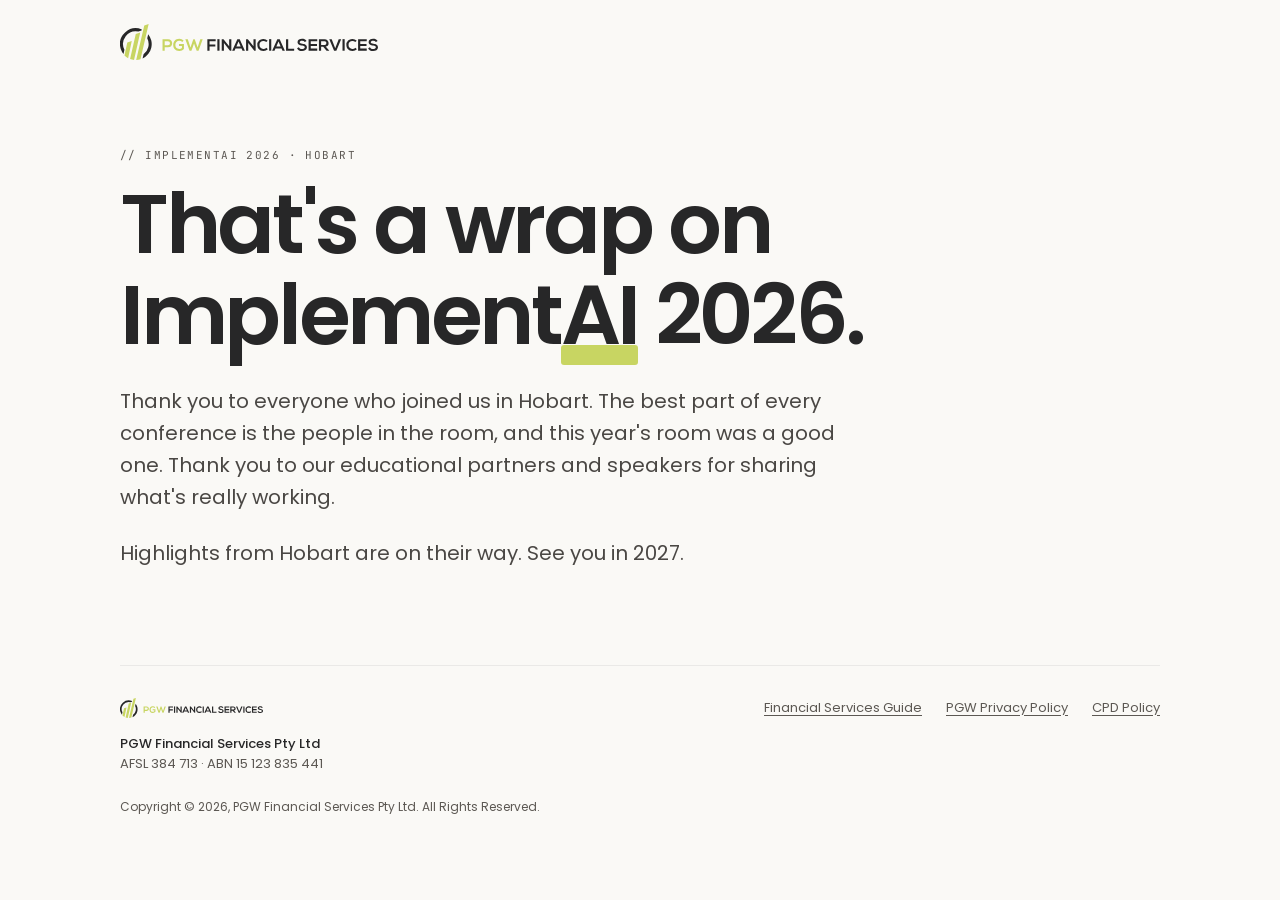
==== commit a268c742: "PGW NC 2026 landing LAUNCH: gate down, key times, trace lanes (Wren PASS r2, 14 Oct) - gate: false; " ====
--- a/index.html
+++ b/index.html
@@ -18,8 +18,6 @@
 <meta property="og:image" content="https://pgwconference.com.au/img/og-1200x630.jpg">
 <meta property="og:url" content="https://pgwconference.com.au/">
 <meta name="twitter:card" content="summary_large_image">
-<meta name="robots" content="noindex, nofollow">
-<meta name="pgw-gate" content="8466b42e1d2ee4bad78e11c89629d60a6506d38dbc21cfb0e6095fef6088cf05">
 <!-- /skin:head -->
 <link rel="icon" type="image/svg+xml" href="img/favicon.svg">
 <link rel="stylesheet" href="css/fonts.css">
@@ -31,43 +29,9 @@
 </head>
 <body>
 <!-- skin:gate — the gate screen (spec §5.20), stamped by gen_skin.py ONLY while skin.gate is true. Static, so it shows without JS. -->
-<div class="screen-dark gate" id="gate">
-  <header class="screen-top wrap"><img class="screen-logo" src="img/logo-white.svg" alt="PGW" width="186" height="26"></header>
-  <main class="screen-main">
-    <!-- THE CIRCUIT THAT WAITS (spec §5.20): the 404's board, unpowered. The password block sits in the gap.
-         The input has NO name attribute, and the CSP says form-action 'none': without the script, a submit sends nothing. -->
-    <form class="gate-form" id="gate-form" action="#" novalidate>
-      <h1 class="screen-h" id="gate-h" aria-live="polite">You're not connected.</h1>
-      <div class="gate-stage">
-        <svg class="circuit" viewBox="0 0 1200 260" preserveAspectRatio="xMidYMid slice" aria-hidden="true" focusable="false">
-          <path class="t dim" d="M0 40 H170 L200 70 H400"/><circle class="via dim" cx="400" cy="70" r="5"/>
-          <path class="t dim" d="M0 222 H330 L360 192 H430"/><circle class="via dim" cx="430" cy="192" r="5"/>
-          <path class="t dim" d="M120 0 V20 L150 50"/>
-          <path class="t dim far2" d="M800 70 H1010 L1040 40 H1200"/><circle class="via dim" cx="800" cy="70" r="5"/>
-          <path class="t dim far3" d="M770 192 H860 L890 222 H1200"/><circle class="via dim" cx="770" cy="192" r="5"/>
-          <path class="t dim" d="M1080 260 V240 L1050 210"/>
-          <path class="t dim far" d="M742 130 H880 L910 100 H1200"/>
-          <rect class="pad dead far-pad" x="722" y="118" width="20" height="24" rx="4"/>
-          <path class="t dim" d="M0 160 H250 L280 130 H458"/>
-          <path class="power" pathLength="100" d="M0 160 H250 L280 130 H458"/>
-          <path class="pulse" pathLength="100" d="M0 160 H250 L280 130 H458"/>
-          <rect class="pad dead near-pad" x="458" y="118" width="20" height="24" rx="4"/>
-          <path class="bridge" pathLength="100" d="M478 130 H722"/>
-          <circle class="spark" cx="486" cy="122" r="2.5"/><circle class="spark" cx="490" cy="136" r="2"/><circle class="spark" cx="483" cy="146" r="1.8"/>
-        </svg>
-        <div class="gate-row">
-          <label class="gate-label" for="gate-input">Password</label>
-          <input class="gate-input" id="gate-input" type="password" autocomplete="off" autocapitalize="off" autocorrect="off" spellcheck="false" aria-describedby="gate-msg">
-          <button class="pill pill--lime gate-btn" type="submit">Connect</button>
-        </div>
-      </div>
-      <p class="gate-msg" id="gate-msg" aria-live="polite"></p>
-    </form>
-  </main>
-  <footer class="screen-foot wrap">Copyright © 2026, PGW Financial Services Pty Ltd. All Rights Reserved.</footer>
-</div>
 <!-- /skin:gate -->
 <!-- skin:noscript — without JavaScript (and only when ungated): the text title on charcoal (spec §5.13). Stamped by gen_skin.py. -->
+<noscript><div class="screen-dark"><header class="screen-top wrap"><img class="screen-logo" src="img/logo-white.svg" alt="PGW" width="186" height="26"></header><main class="screen-main screen-words"><p class="eyebrow">PGW National Conference 2026</p><h1 class="screen-h">ImplementAI<br>2026</h1></main></div></noscript>
 <!-- /skin:noscript -->
 <!--
   PGW shell. The page lives in the <template> below and is NOT in the document until js/main.js mounts it: after the
--- a/css/landing.css
+++ b/css/landing.css
@@ -178,7 +178,9 @@
 /* ---------- sections ---------- */
 .s { padding-top: 64px; }
 .h { font-size: clamp(26px, 3.4vw, 36px); line-height: 1.1; letter-spacing: -.03em; font-weight: 500; margin-top: 12px; text-wrap: balance; }
+.h .nobr { white-space: nowrap; }   /* key times (spec §6.4, 14 Oct): the plan heading breaks only at its colon */
 .lede { color: var(--grey); margin-top: 12px; max-width: 34em; font-size: 16px; }
+[data-section="plan"] .lede { text-wrap: balance; }   /* spec §6.4 (14 Oct, Revision 2): never a lone "app." on the last line */
 .card { background: var(--card); border: 1px solid var(--hair); border-radius: var(--radius); box-shadow: var(--shadow-raised); padding: 24px;
   transition: transform .2s var(--settle), box-shadow .2s var(--settle); }
 .card:hover { transform: translateY(-3px); box-shadow: var(--shadow-lifted); }
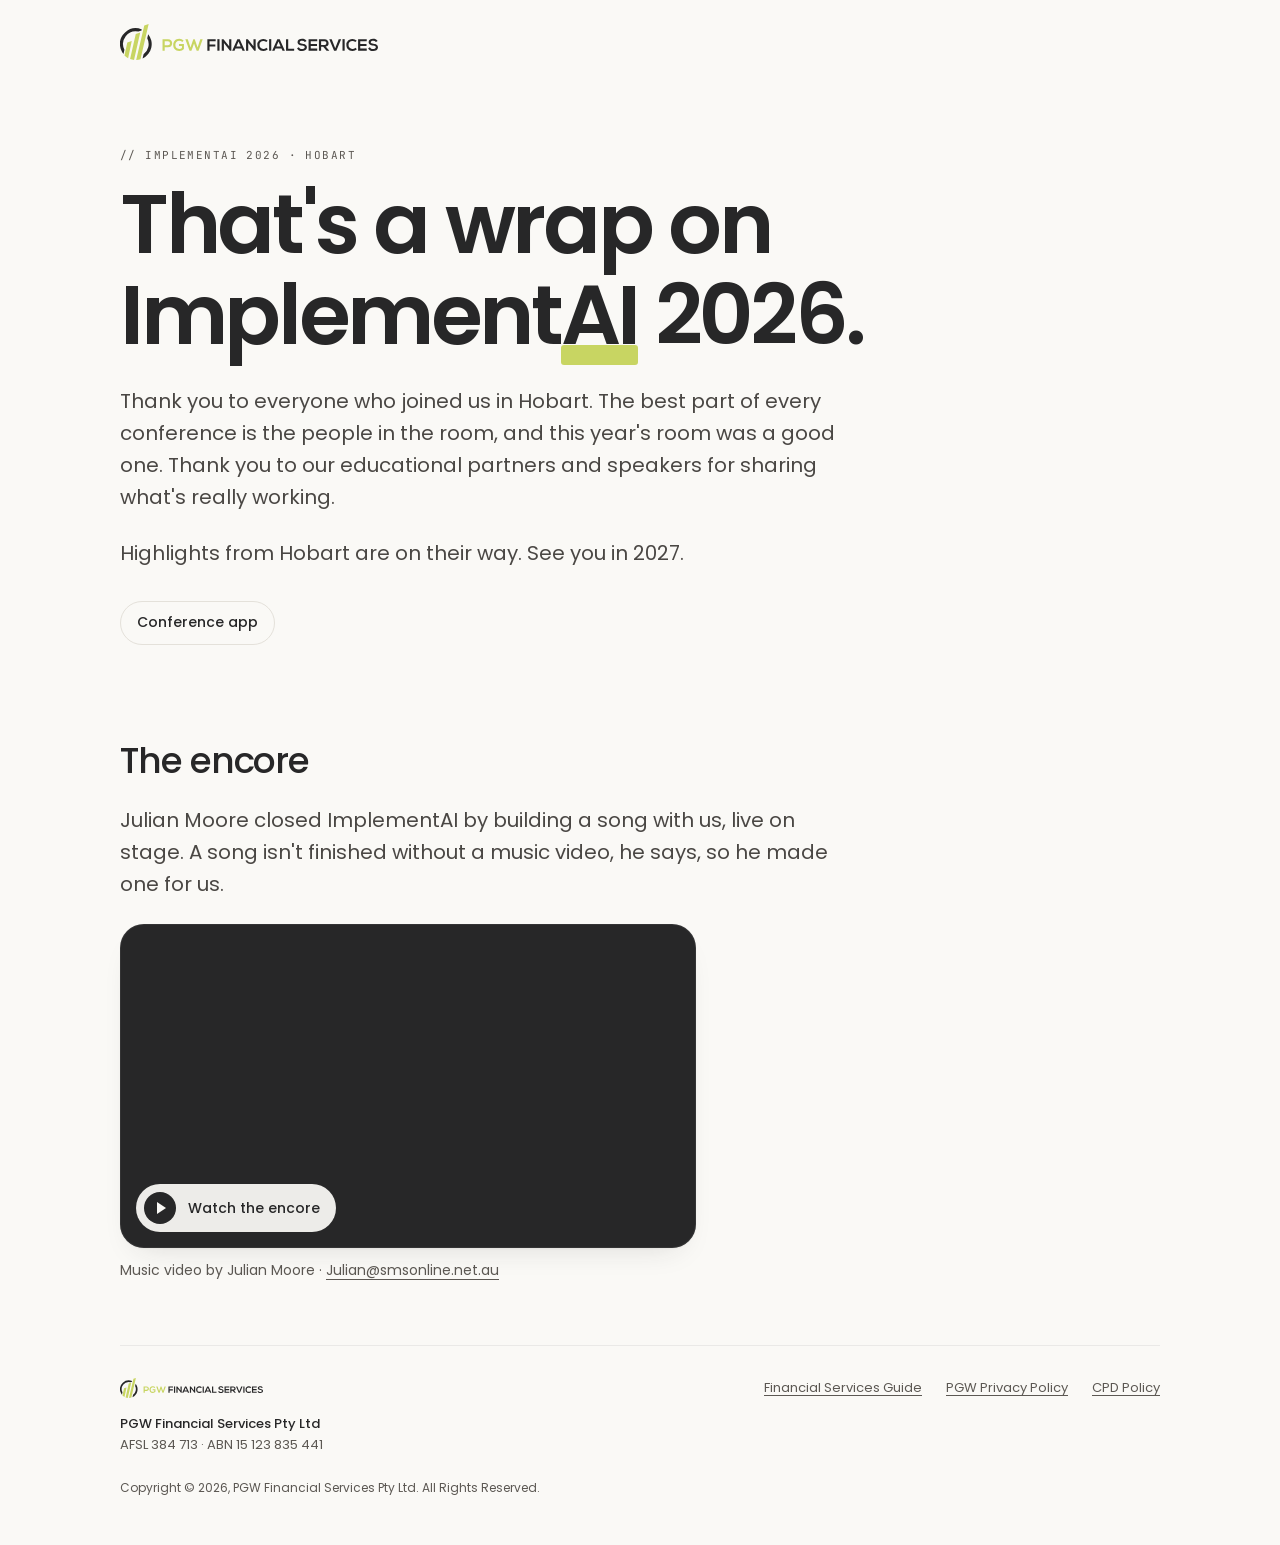
==== commit d9eff0c7: "Landing: "The encore", Julian Moore's music video on the wrapped page (record 269) New WRAPPED-only " ====
--- a/index.html
+++ b/index.html
@@ -83,6 +83,14 @@
         <p class="wrap-p" data-text="wrap.thanks"></p>
         <div data-slot="wrap-close"></div>
         <div class="wrap-action" data-slot="wrap-app"></div>
+      </section>
+
+      <!-- ===== WRAPPED: the encore (spec §5.9a), AFTER the whole wrap block, never inside it. Removed when encoreVideo is empty. ===== -->
+      <section class="encore wrap" data-section="encore" aria-labelledby="encore-h">
+        <h2 class="h" id="encore-h" data-text="encore.heading"></h2>
+        <p class="wrap-p" data-text="encore.line"></p>
+        <div data-slot="encore-card"></div>
+        <p class="encore-credit" data-slot="encore-credit"></p>
       </section>
 
       <!-- ===== THE MONITOR (spec §5.14): trailer + countdown in one charcoal card. The trace's first node. ===== -->
--- a/css/landing.css
+++ b/css/landing.css
@@ -231,6 +231,13 @@
 .day li.eve time { color: var(--lime-ink); }
 .day .row-text { display: grid; gap: 0; }
 .day .depart { font-size: 13px; color: var(--grey); }
+/* The audience note (spec §5.5b, record 256): lime FILL, ink TEXT (never lime text on light, §4), NO shadow: the lime pill's
+   shadow belongs to the action button (§2.3), and this must not read as a second "one lime moment". A note, not a control.
+   Placement: on its own line under the evening row's title, and under the dress card's mono label, at every width. */
+.aud { display:inline-block; background:var(--lime); color:var(--ink); font-family:var(--mono); font-size:11px;
+       line-height:1; padding:4px 8px; border-radius:999px; letter-spacing:.02em; vertical-align:middle; white-space:nowrap; }
+.day .row-text .aud { justify-self: start; margin: 4px 0 2px; }
+.wear-card .aud { margin-top: 8px; }
 /* Full content width (the day cards' edges). A two-column grid, so every line of the text starts to the right of the tag. */
 .cpd { margin-top: 24px; display: grid; grid-template-columns: auto 1fr; column-gap: 12px; align-items: start; font-size: 14px; line-height: 1.7; color: var(--grey); }
 .cpd-tag { justify-self: start; margin-top: 2px; font: 500 11px/1 var(--mono); letter-spacing: .12em; color: var(--ink);
@@ -257,9 +264,24 @@
 .map-card.is-loaded { padding: 0; background-image: none; }
 .map-card iframe { display: block; width: 100%; height: 100%; min-height: 220px; border: 0; }
 
-/* ---------- what to wear (spec §3 item 7) + "What it means" (spec §5.18) ---------- */
+/* ---------- what to wear (spec §3 item 7) + "A quick guide" (spec §5.18) ---------- */
 .wear { display: grid; gap: 16px; margin-top: 24px; align-items: start; }
 @media (min-width: 900px) { .wear { grid-template-columns: repeat(3, 1fr); } }
+/* 3-up ONLY (record 256 patch, Wren N-1, Vesper 20 Oct): the three cards share five rows - label, audience pill, value,
+   toggle, definition - by SUBGRID, so value and toggle start at one y in all three (a label that wraps in one card
+   only pushes the row, not one card). The pill row is reserved (27px = the pill + its 8px margin) whenever a card names
+   a session, which the skin draws before any data loads: it holds if the pill never arrives, and nothing jumps when it
+   does. Phones (one column) keep the plain stacked cards: no rule here applies below 900px. */
+@media (min-width: 900px) {
+  .wear { grid-template-rows: repeat(5, auto); row-gap: 0; }
+  .wear:has(.wear-card[data-session]) { grid-template-rows: auto minmax(27px, auto) auto auto auto; }
+  .wear-card { display: grid; grid-row: span 5; grid-template-rows: subgrid; row-gap: 0; align-content: start; }
+  .wear-card .wear-label { grid-row: 1; }
+  .wear-card .aud { grid-row: 2; justify-self: start; align-self: start; }
+  .wear-card .wear-value { grid-row: 3; }
+  .wear-card .means-t { grid-row: 4; justify-self: start; }
+  .wear-card .reveal { grid-row: 5; }
+}
 .wear-label { font: 500 12px/1.4 var(--mono); letter-spacing: .1em; text-transform: uppercase; color: var(--grey); }
 .wear-value { font-size: 22px; font-weight: 500; letter-spacing: -.02em; margin-top: 8px; }
 .means-t { margin-top: 16px; display: inline-flex; align-items: center; gap: 8px; min-height: 44px; background: none; border: 0; padding: 0; cursor: pointer;
@@ -351,6 +373,15 @@
 .wrap-lead { color: var(--ink); font-weight: 500; }
 .wrapblock .video { margin-top: 24px; max-width: 760px; }
 .wrap-action { margin-top: 32px; }
+/* ---------- the encore (spec §5.9a, record 269): WRAPPED only, after the wrap block, on the same paper ground. No lime. ---------- */
+.encore { padding-top: 64px; }
+.encore .h { margin-top: 0; }   /* no eyebrow above it */
+.encore .video { margin-top: 24px; max-width: 36em; view-transition-name: pgw-encore; }   /* the text measure; full column on phones */
+.encore .video-card, .encore .video iframe { box-shadow: var(--shadow-raised); }
+/* Its own open-state rule (the existing theatre is keyed to .monitor): full content width, capped, centred. */
+.encore .video.is-open { max-width: none; width: min(100%, calc(82vh * 16 / 9)); margin-inline: auto; }
+.encore-credit { margin-top: 12px; font-size: 14px; line-height: 1.5; color: var(--grey); }
+.encore-credit a { color: inherit; text-decoration: underline; text-underline-offset: 4px; }
 
 /* ---------- footer (spec §5.10) ---------- */
 .foot { margin-top: 64px; border-top: 1px solid var(--hair); padding: 32px 0 48px; font-size: 13px; color: var(--grey); }
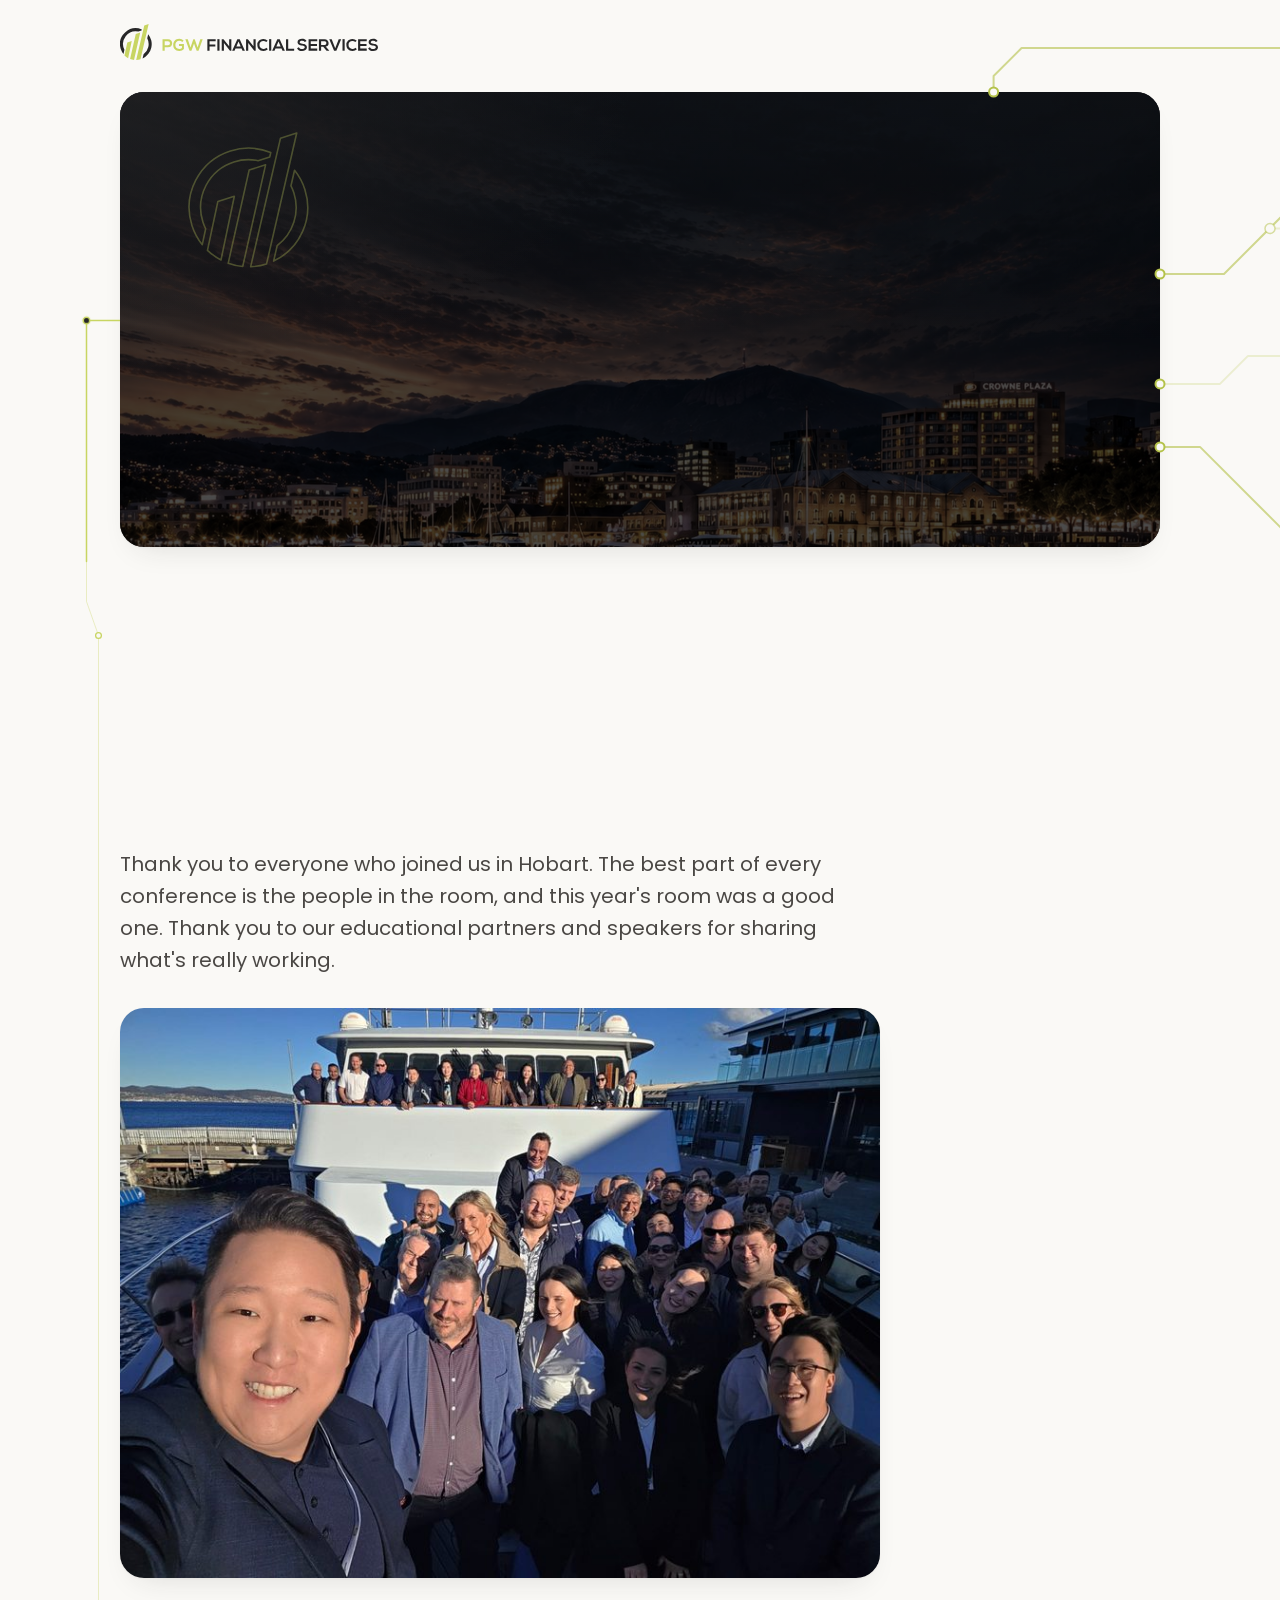
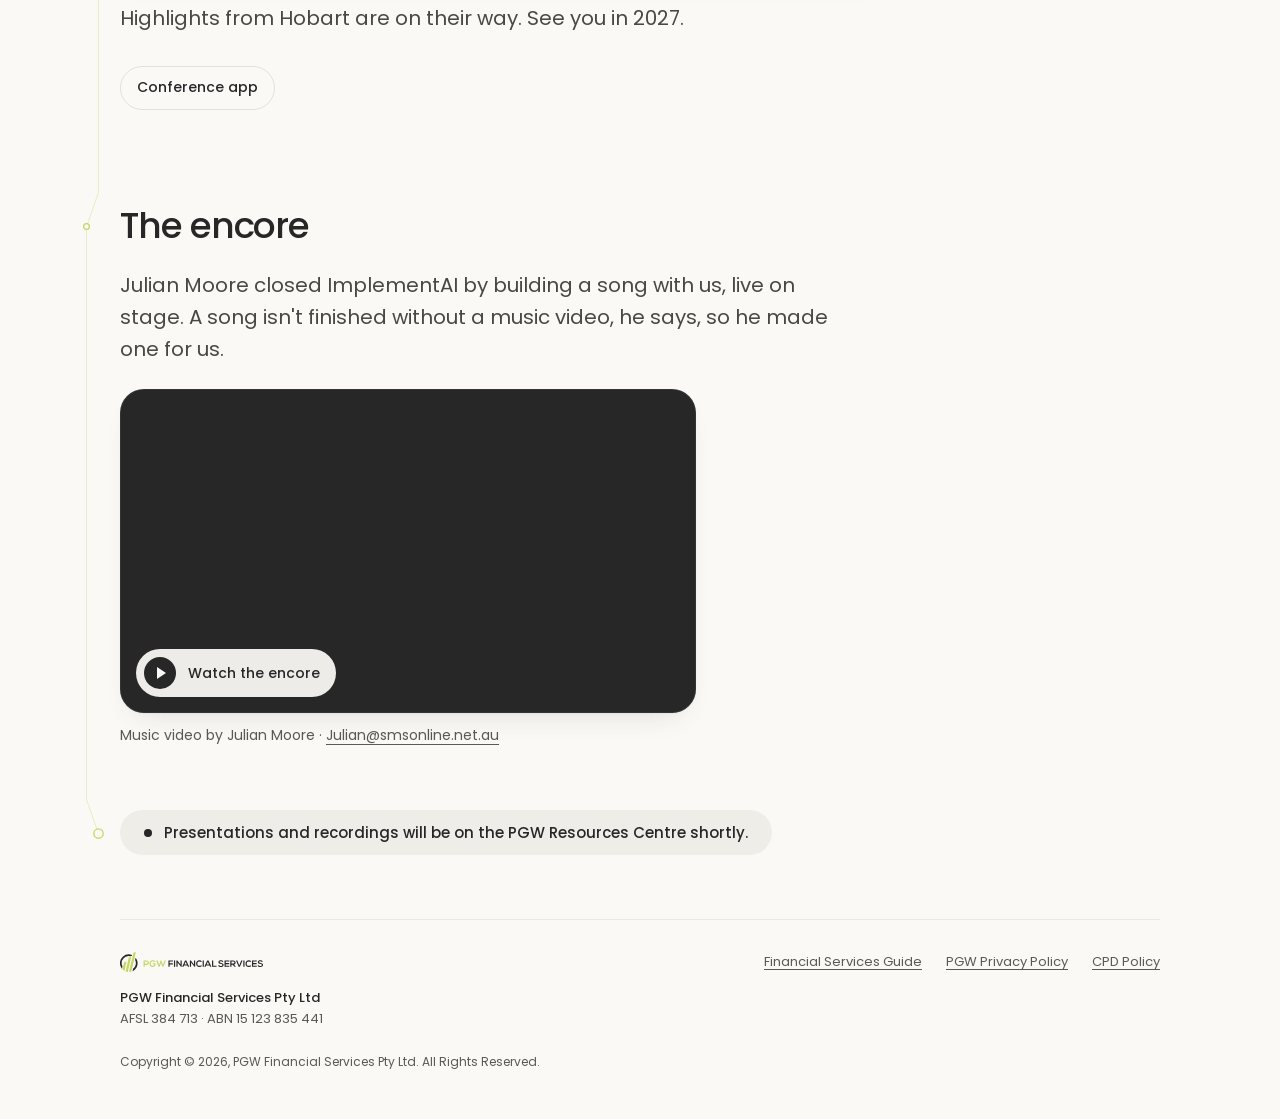
==== commit e76a7069: "Landing: the WRAPPED flair, Hobart window powering on, the trace back, crew photo, resources line (r" ====
--- a/index.html
+++ b/index.html
@@ -24,6 +24,7 @@
 <link rel="stylesheet" href="css/base.css">
 <link rel="stylesheet" href="css/screen.css">
 <link rel="stylesheet" href="css/landing.css">
+<link rel="stylesheet" href="css/flair.css">
 <script src="js/head.js"></script>
 <script type="module" src="js/main.js"></script>
 </head>
@@ -75,19 +76,54 @@
       <header class="top"><img class="logo" src="img/logo-base.svg" alt="PGW" width="186" height="26"></header>
     </div>
 
+    <!-- WRAPPED only: THE HERO WINDOW (spec §5.9b), a window onto Hobart at dusk where the PGW mark powers on. The trace's first
+         node (§5.15): the power lead enters its left edge. The markup is the END state (full-brightness image, filled mark);
+         js/flair.js adds the unpowered classes. The alt is filled from the skin (copy.wrappedFlair.heroAlt), never typed here. -->
+    <div class="wrap" data-section="hero-wrapped">
+      <figure class="whero" data-node>
+        <div class="whero-win">
+          <img class="whero-img" src="img/hobart-2000.jpg" srcset="img/hobart-1000.jpg 1000w, img/hobart-2000.jpg 2000w"
+               sizes="(min-width: 1120px) 1040px, calc(100vw - 40px)" width="1920" height="1080" decoding="async" data-alt="wrappedFlair.heroAlt">
+          <div class="whero-veil"></div>
+            <!-- The PGW mark: the awards deck's svg.mark (ceremony.html, viewBox 0 0 622.2 630.1), its four d values copied by script,
+                 never redrawn. Drawn twice: the OUTLINE copy (the unpowered look) and the FILLED copy; then the paper dash for the ring. -->
+            <svg class="whero-mark" viewBox="0 0 622.2 630.1" aria-hidden="true" focusable="false">
+              <g class="outline">
+                <path class="ring" d="M46.82 435.66 C57.66 469.68 74.43 500.16 95.59 526.36 L111.59 451.40 C106.48 441.17 102.05 430.44 98.47 419.20 C60.74 300.73 126.19 174.09 244.67 136.35 C282.90 124.17 321.96 122.77 358.62 130.41 L413.55 112.91 L418.36 92.19 C359.90 68.33 293.08 64.04 228.21 84.70 C81.21 131.52 0.00 288.65 46.82 435.66 M448.69 530.58 C522.80 474.62 557.31 376.05 527.52 282.54 C523.76 270.73 519.09 259.46 513.65 248.76 L530.52 175.55 C551.63 201.72 568.35 232.13 579.17 266.09 C622.24 401.30 556.98 545.08 431.83 603.71 L448.69 530.58"/>
+                <path class="bar b0" d="M120.03 552.92 L169.17 322.67 L246.65 297.99 L183.75 598.51 C160.58 586.42 139.09 571.10 120.03 552.92"/>
+                <path class="bar b1" d="M286.31 629.00 L393.95 150.06 L316.47 174.74 L217.86 613.52 C239.79 621.48 262.78 626.73 286.31 629.00"/>
+                <path class="bar b2" d="M398.60 616.77 L540.78 0.00 L464.33 24.35 L323.74 630.07 C348.33 629.11 373.19 624.88 397.78 617.04 C398.06 616.96 398.33 616.86 398.60 616.77"/>
+              </g>
+              <g class="fill glow">
+                <path class="ring" d="M46.82 435.66 C57.66 469.68 74.43 500.16 95.59 526.36 L111.59 451.40 C106.48 441.17 102.05 430.44 98.47 419.20 C60.74 300.73 126.19 174.09 244.67 136.35 C282.90 124.17 321.96 122.77 358.62 130.41 L413.55 112.91 L418.36 92.19 C359.90 68.33 293.08 64.04 228.21 84.70 C81.21 131.52 0.00 288.65 46.82 435.66 M448.69 530.58 C522.80 474.62 557.31 376.05 527.52 282.54 C523.76 270.73 519.09 259.46 513.65 248.76 L530.52 175.55 C551.63 201.72 568.35 232.13 579.17 266.09 C622.24 401.30 556.98 545.08 431.83 603.71 L448.69 530.58"/>
+                <path class="bar b0" d="M120.03 552.92 L169.17 322.67 L246.65 297.99 L183.75 598.51 C160.58 586.42 139.09 571.10 120.03 552.92"/>
+                <path class="bar b1" d="M286.31 629.00 L393.95 150.06 L316.47 174.74 L217.86 613.52 C239.79 621.48 262.78 626.73 286.31 629.00"/>
+                <path class="bar b2" d="M398.60 616.77 L540.78 0.00 L464.33 24.35 L323.74 630.07 C348.33 629.11 373.19 624.88 397.78 617.04 C398.06 616.96 398.33 616.86 398.60 616.77"/>
+              </g>
+              <path class="run" pathLength="100" d="M46.82 435.66 C57.66 469.68 74.43 500.16 95.59 526.36 L111.59 451.40 C106.48 441.17 102.05 430.44 98.47 419.20 C60.74 300.73 126.19 174.09 244.67 136.35 C282.90 124.17 321.96 122.77 358.62 130.41 L413.55 112.91 L418.36 92.19 C359.90 68.33 293.08 64.04 228.21 84.70 C81.21 131.52 0.00 288.65 46.82 435.66 M448.69 530.58 C522.80 474.62 557.31 376.05 527.52 282.54 C523.76 270.73 519.09 259.46 513.65 248.76 L530.52 175.55 C551.63 201.72 568.35 232.13 579.17 266.09 C622.24 401.30 556.98 545.08 431.83 603.71 L448.69 530.58"/>
+            </svg>
+        </div>
+      </figure>
+    </div>
+
     <main>
       <!-- ===== WRAPPED: the holding page's wrap block (spec §5.9) ===== -->
-      <section class="wrapblock wrap" data-section="wrap" aria-labelledby="wrap-h">
+      <section class="wrapblock wrap" data-section="wrap" aria-labelledby="wrap-h" data-node>
         <p class="eyebrow" data-text="wrap.eyebrow"></p>
         <h1 class="wrap-h" id="wrap-h" data-slot="wrap-headline"></h1>
         <p class="wrap-p" data-text="wrap.thanks"></p>
+        <!-- The crew photo (spec §5.9c): Johnny's photo from the Mustique cruise, after the thanks, before the V1/V2 line. No caption. -->
+        <figure class="wcrew">
+          <img src="img/cruise-1600.jpg" srcset="img/cruise-800.jpg 800w, img/cruise-1600.jpg 1600w" sizes="(min-width: 900px) 760px, calc(100vw - 40px)"
+               width="1600" height="1200" loading="lazy" decoding="async" data-alt="wrappedFlair.crewAlt">
+        </figure>
         <div data-slot="wrap-close"></div>
         <div class="wrap-action" data-slot="wrap-app"></div>
       </section>
 
       <!-- ===== WRAPPED: the encore (spec §5.9a), AFTER the whole wrap block, never inside it. Removed when encoreVideo is empty. ===== -->
-      <section class="encore wrap" data-section="encore" aria-labelledby="encore-h">
-        <h2 class="h" id="encore-h" data-text="encore.heading"></h2>
+      <section class="encore wrap" data-section="encore" aria-labelledby="encore-h" data-node>
+        <h2 class="h" id="encore-h" data-text="encore.heading" data-anchor></h2>
         <p class="wrap-p" data-text="encore.line"></p>
         <div data-slot="encore-card"></div>
         <p class="encore-credit" data-slot="encore-credit"></p>
@@ -166,6 +202,12 @@
 
       <!-- ===== THE DOOR (spec §5.17): the app action again, where the trace ends. Same words, no new copy. ===== -->
       <div class="wrap door rv" data-section="door" data-slot="door" data-node data-end></div>
+
+      <!-- ===== WRAPPED: the resources line (spec §5.9d), the last word and the trace's terminal. The §5.2 pending line: a status,
+           not a link, not focusable. Removed (not hidden) when materialsLinked is true; the terminal then moves to partners. ===== -->
+      <div class="wrap wnext" data-section="resources" data-node data-end>
+        <p class="pending" data-anchor><span data-text="wrappedFlair.resources"></span></p>
+      </div>
     </main>
 
     <!-- ===== FOOTER (spec §5.10) ===== -->
--- a/css/flair.css
+++ b/css/flair.css
@@ -0,0 +1,103 @@
+/* THE WRAPPED FLAIR (spec §5.9b–d, record 271, 2 Nov). Light mode, charcoal core (Adam, 2 Nov). WRAPPED only: every rule here
+   is keyed on an element that exists only in WRAPPED (.whero, .wcircuit, .wcrew, .wnext) or scoped to .wrapblock, so the BEFORE
+   and LIVE pages, their load-in and their AI bar, are untouched.
+   The awards deck's language (its spec §4.3 items 4–5, §4.5) carried onto paper:
+   - the hero is the Hobart-at-dusk image in a rounded WINDOW: the page's one dark moment, as the monitor was;
+   - the PGW mark POWERS ON inside it (outline → ring fills → bars charge), then the lights of Hobart come up;
+   - live traces carry current INTO the window's edges (from 1180px), and the gutter trace returns with the window as its first node;
+   - the wrap headline enters the deck's way and its lime bar under "AI" charges as the mark's bars finish.
+   ⭐ The default (no class) is the END state: full-brightness image, filled mark. js/flair.js adds the unpowered classes. */
+
+/* ---------- the window (§5.9b) ---------- */
+.whero { position: relative; margin: 8px 0 0; }
+.whero-win { position: relative; overflow: hidden; isolation: isolate; border-radius: var(--radius); background: var(--ink);
+  aspect-ratio: 4 / 3; box-shadow: var(--shadow-raised); transition: box-shadow 2s var(--settle); }
+@media (min-width: 700px) { .whero-win { aspect-ratio: 16 / 8; } }
+@media (min-width: 1100px) { .whero-win { aspect-ratio: 16 / 7; } }
+.whero-img { position: absolute; inset: 0; width: 100%; height: 100%; object-fit: cover; object-position: 74% 62%; display: block;
+  filter: brightness(1) saturate(1); }
+@media (min-width: 700px) { .whero-img { object-position: 50% 64%; } }
+/* The veil: charcoal over the sky where the mark sits, so the lime reads; it lifts toward the waterline. */
+.whero-veil { position: absolute; inset: 0; z-index: 1; pointer-events: none;
+  background: radial-gradient(70% 90% at 0% 0%, rgba(39,39,40,.62), transparent 70%), linear-gradient(180deg, rgba(39,39,40,.28), transparent 55%); }
+
+/* ---------- the mark, inside the window, top left: drawn twice (filled + outline) and a paper dash for the ring ---------- */
+.whero-mark { position: absolute; z-index: 2; left: 6%; top: 9%; width: clamp(56px, 11vw, 132px); height: auto; overflow: visible; }
+.whero-mark .fill path { fill: var(--lime); }
+.whero-mark .outline { opacity: 0; }   /* the outline copy is the UNPOWERED look only: absent in the end state */
+.whero-mark .outline path { fill: none; stroke: var(--lime); stroke-width: 1.6px; stroke-linejoin: round; stroke-linecap: round; vector-effect: non-scaling-stroke; }
+.whero-mark .run { fill: none; stroke: var(--paper); stroke-width: 2.4px; stroke-linecap: round; vector-effect: non-scaling-stroke;
+  stroke-dasharray: 6 100; opacity: 0; }
+.whero-mark .glow { filter: drop-shadow(0 0 10px rgba(200,213,98,.45)); }
+
+/* ---------- the circuit into the window (from 1180px only, where there is paper beside it) ---------- */
+.wcircuit { position: absolute; left: 0; top: 0; z-index: 1; pointer-events: none; overflow: visible; display: none; }
+@media (min-width: 1180px) { .wcircuit { display: block; } }
+.wcircuit .t { fill: none; stroke: var(--lime-deep); stroke-width: 2; stroke-linecap: round; stroke-linejoin: round; }
+.wcircuit .t.live { stroke-opacity: .6; }
+.wcircuit .t.dim { stroke-opacity: .22; }
+.wcircuit .via { fill: var(--paper); stroke: var(--lime-deep); stroke-width: 1.5; stroke-opacity: .5; }
+.wcircuit .pad { fill: var(--paper); stroke: var(--lime-deep); stroke-width: 2; }
+.wcircuit .pad.lit { fill: var(--lime); stroke: var(--lime-deep); }
+.wcircuit .pulse { fill: none; stroke: var(--lime); stroke-width: 3.2; stroke-linecap: round; stroke-dasharray: 7 100; stroke-dashoffset: 7; opacity: 0;
+  filter: drop-shadow(0 0 4px rgba(200,213,98,.9)); }
+.wcircuit .pulse.go { animation: wrun 1.5s cubic-bezier(.45,0,.2,1) both; }
+@keyframes wrun { 0% { stroke-dashoffset: 7; opacity: 0; } 8% { opacity: 1; } 92% { opacity: 1; } 100% { stroke-dashoffset: -100; opacity: 0; } }
+
+/* ---------- the power-on (§5.9b table): states set by js/flair.js on .whero ---------- */
+/* Each step is a class with its own transition, so a tap can jump straight to the end (.on). */
+.whero .whero-img { transition: filter 1.1s var(--settle); }
+.whero .whero-mark .outline { transition: opacity .6s var(--settle); }
+.whero .whero-mark .fill .ring { transition: opacity 1.3s linear; }
+.whero .whero-mark .fill .bar { transform-box: fill-box; transform-origin: 50% 100%; transition: transform .5s var(--settle); }
+/* 0 s, UNPOWERED: the image dark, the mark only its outline at 30%, no fill. */
+.whero.off .whero-img { filter: brightness(.3) saturate(.55); }
+.whero.off .whero-mark .outline { opacity: .3; }
+.whero.off .whero-mark .fill .ring { opacity: 0; }
+.whero.off .whero-mark .fill .bar { transform: scaleY(0); }
+/* 0.9 s: the ring fills lime behind the paper dash (js/flair.js runs the dash). */
+.whero.s-ring .whero-mark .fill .ring { opacity: 1; }
+.whero.s-ring .whero-mark .outline { opacity: .85; }
+/* 2.1 s: the bars charge from their base, left to right, 150 ms apart, 500 ms each. */
+.whero.s-bars .whero-mark .fill .bar { transform: scaleY(1); }
+.whero.s-bars .whero-mark .fill .b1 { transition-delay: .15s; }
+.whero.s-bars .whero-mark .fill .b2 { transition-delay: .3s; }
+/* 2.8 s: the lights of Hobart come up, and the window takes a lime edge. */
+.whero.s-lights .whero-img { filter: brightness(1) saturate(1); }
+.whero.s-lights .whero-win { box-shadow: var(--shadow-raised), 0 0 0 1px rgba(200,213,98,.55), 0 0 60px rgba(200,213,98,.18); }
+/* 4.8 s, DONE: the edge settles to a faint 1px ring at 18%; the outline copy is gone. */
+.whero.on .whero-win { box-shadow: var(--shadow-raised), 0 0 0 1px rgba(200,213,98,.18); }
+.whero.on .whero-mark .outline { opacity: 0; }
+/* .notx: js/flair.js puts the unpowered classes on under this, for one style pass, so the page never fades FROM lit TO dark. */
+.whero.notx, .whero.notx *, .wrapblock.notx *, .wrapblock.notx .ai::after { transition: none !important; }
+/* An early end (a tap, click or key: §5.13's rule) lands within 1.3 s (manual D4): the window's edge and the ring's fill,
+   the two eases longer than that, are shortened. The image keeps its 1.1 s ease (Adam saw it in the mock). */
+.whero.skip .whero-win { transition-duration: 1.1s; }
+.whero.skip .whero-mark .fill .ring { transition-duration: .6s; }
+.wrapblock.skip .ai::after { transition-duration: .6s; }   /* the AI bar's .9 s draw would land at 1.4 s after a tap at 0.5 s */
+
+/* ---------- the wrap headline's entrance (§5.9c): fade and rise 16px, 700 ms; the AI bar charges at 2.6 s ---------- */
+/* Scoped to .wrapblock: the BEFORE/LIVE load-in's AI bar (landing.css .ai::after, its .35s draw-in) is not touched. */
+.wrapblock .eyebrow, .wrapblock .wrap-h { transition: opacity .7s ease-out, transform .7s var(--settle); }
+.wrapblock .wrap-h { transition-delay: .12s; }
+.wrapblock.enter .eyebrow, .wrapblock.enter .wrap-h { opacity: 0; transform: translateY(16px); }
+/* Patch 1 (finding G-1): from 320 to 390 px "AI" ends a line, and under text-wrap: balance Chrome leaves an EMPTY, 0px second
+   fragment of the span at the start of the next line; the bar (absolute, left:0/right:0 on the span) then runs from "AI" to that
+   fragment, which lies to its left, and resolves to 0px wide. nowrap on the span keeps it ONE fragment (measured at 320–1280). The
+   headline keeps text-wrap: balance and its line breaks; nowrap adds no break opportunity inside "ImplementAI" (inline-block would). */
+.wrapblock .ai { white-space: nowrap; }
+.wrapblock .ai::after { animation: none; transform: scaleX(1); transition: transform .9s var(--settle); }
+.wrapblock.charge .ai::after { transform: scaleX(0); }
+
+/* ---------- the crew photo (§5.9c): inside the wrap block, after the thanks; no caption ---------- */
+.wcrew { margin: 32px 0 8px; max-width: 760px; }
+.wcrew img { display: block; width: 100%; height: auto; border-radius: var(--radius); box-shadow: var(--shadow-raised); }
+
+/* ---------- the resources line (§5.9d): the §5.2 pending line, after partners, the trace's terminal ---------- */
+.wnext { padding-top: 64px; }
+
+/* ---------- ⛔ prefers-reduced-motion: reduce (spec §8): the end state at once, no pulses, no draw-in ---------- */
+@media (prefers-reduced-motion: reduce) {
+  .whero *, .wrapblock *, .wrapblock .ai::after { transition: none !important; animation: none !important; }
+  .wcircuit .pulse { display: none; }
+}
